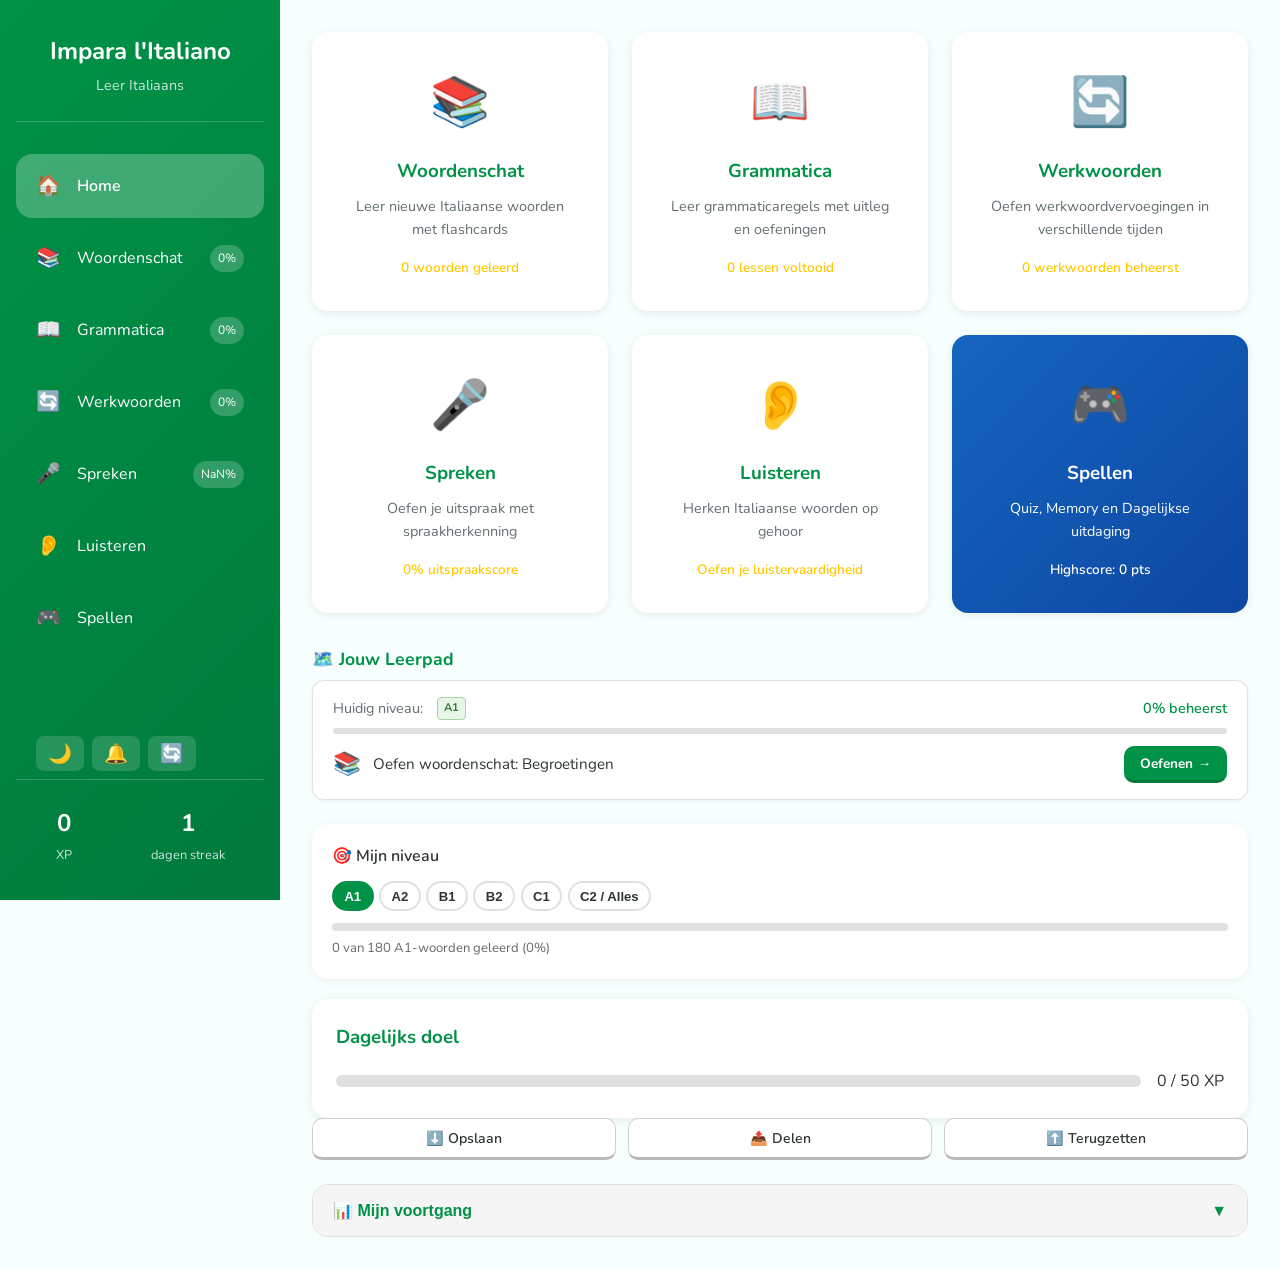
==== index.html @ ae0f59c4 "Quiz: antwoord direct zichtbaar zonder te scrollen - Module-header verborgen tijdens actief spelen (" ====
<!DOCTYPE html>
<html lang="nl">
<head>
    <meta charset="UTF-8">
    <meta name="viewport" content="width=device-width, initial-scale=1.0, user-scalable=no">
    <title>Impara l'Italiano - Leer Italiaans</title>

    <!-- PWA Meta Tags -->
    <meta name="description" content="Leer Italiaans met woordenschat, grammatica, werkwoorden en spraak oefeningen">
    <meta name="theme-color" content="#009246">
    <meta name="apple-mobile-web-app-capable" content="yes">
    <meta name="apple-mobile-web-app-status-bar-style" content="black-translucent">
    <meta name="apple-mobile-web-app-title" content="Impara Italiano">

    <!-- Manifest -->
    <link rel="manifest" href="manifest.json">

    <!-- Icons -->
    <link rel="icon" type="image/svg+xml" href="icons/icon.svg">
    <link rel="apple-touch-icon" href="icons/icon-192.png">

    <!-- Google Fonts: Nunito (Duolingo-stijl) -->
    <link rel="preconnect" href="https://fonts.googleapis.com">
    <link rel="preconnect" href="https://fonts.gstatic.com" crossorigin>
    <link href="https://fonts.googleapis.com/css2?family=Nunito:wght@400;600;700;800&display=swap" rel="stylesheet">

    <!-- Stylesheet -->
    <link rel="stylesheet" href="css/style.css?v=27">
</head>
<body>
    <div class="app-container">
        <!-- Sidebar Navigation -->
        <nav class="sidebar">
            <div class="logo">
                <h1>Impara l'Italiano</h1>
                <p class="subtitle">Leer Italiaans</p>
            </div>

            <ul class="nav-menu">
                <li class="nav-item active" data-module="home">
                    <span class="nav-icon">🏠</span>
                    <span class="nav-text">Home</span>
                </li>
                <li class="nav-item" data-module="vocabulary">
                    <span class="nav-icon">📚</span>
                    <span class="nav-text">Woordenschat</span>
                    <span class="progress-badge" id="vocab-progress">0%</span>
                </li>
                <li class="nav-item" data-module="grammar">
                    <span class="nav-icon">📖</span>
                    <span class="nav-text">Grammatica</span>
                    <span class="progress-badge" id="grammar-progress">0%</span>
                </li>
                <li class="nav-item" data-module="conjugation">
                    <span class="nav-icon">🔄</span>
                    <span class="nav-text">Werkwoorden</span>
                    <span class="progress-badge" id="conjugation-progress">0%</span>
                </li>
                <li class="nav-item" data-module="speaking">
                    <span class="nav-icon">🎤</span>
                    <span class="nav-text">Spreken</span>
                    <span class="progress-badge" id="speaking-progress">0%</span>
                </li>
                <li class="nav-item" data-module="listening">
                    <span class="nav-icon">👂</span>
                    <span class="nav-text">Luisteren</span>
                </li>
                <li class="nav-item" data-module="game">
                    <span class="nav-icon">🎮</span>
                    <span class="nav-text">Spellen</span>
                </li>
            </ul>

            <div class="sidebar-controls">
                <button id="dark-mode-toggle" class="sidebar-icon-btn" aria-label="Donkere modus" title="Donkere modus">🌙</button>
                <button id="notification-toggle" class="sidebar-icon-btn" aria-label="Herinnering instellen" title="Dagelijkse herinnering">🔔</button>
                <button id="refresh-app-btn" class="sidebar-icon-btn" aria-label="App vernieuwen" title="App vernieuwen (cache wissen)">🔄</button>
            </div>

            <div class="stats-summary">
                <div class="stat">
                    <span class="stat-value" id="total-xp">0</span>
                    <span class="stat-label">XP</span>
                </div>
                <div class="stat">
                    <span class="stat-value" id="streak-days">0</span>
                    <span class="stat-label">dagen streak</span>
                </div>
            </div>
        </nav>

        <!-- Main Content Area -->
        <main class="content">
            <!-- Home Module -->
            <section id="home-module" class="module active">

                <div class="home-cards">
                    <div class="home-card" data-module="vocabulary">
                        <div class="card-icon">📚</div>
                        <h3>Woordenschat</h3>
                        <p>Leer nieuwe Italiaanse woorden met flashcards</p>
                        <div class="card-stats">
                            <span id="home-vocab-learned">0</span> woorden geleerd
                        </div>
                    </div>

                    <div class="home-card" data-module="grammar">
                        <div class="card-icon">📖</div>
                        <h3>Grammatica</h3>
                        <p>Leer grammaticaregels met uitleg en oefeningen</p>
                        <div class="card-stats">
                            <span id="home-grammar-completed">0</span> lessen voltooid
                        </div>
                    </div>

                    <div class="home-card" data-module="conjugation">
                        <div class="card-icon">🔄</div>
                        <h3>Werkwoorden</h3>
                        <p>Oefen werkwoordvervoegingen in verschillende tijden</p>
                        <div class="card-stats">
                            <span id="home-verbs-mastered">0</span> werkwoorden beheerst
                        </div>
                    </div>

                    <div class="home-card" data-module="speaking">
                        <div class="card-icon">🎤</div>
                        <h3>Spreken</h3>
                        <p>Oefen je uitspraak met spraakherkenning</p>
                        <div class="card-stats">
                            <span id="home-speaking-score">0%</span> uitspraakscore
                        </div>
                    </div>

                    <div class="home-card" data-module="listening">
                        <div class="card-icon">👂</div>
                        <h3>Luisteren</h3>
                        <p>Herken Italiaanse woorden op gehoor</p>
                        <div class="card-stats">
                            Oefen je luistervaardigheid
                        </div>
                    </div>

                    <div class="home-card home-card-game" data-module="game">
                        <div class="card-icon">🎮</div>
                        <h3>Spellen</h3>
                        <p>Quiz, Memory en Dagelijkse uitdaging</p>
                        <div class="card-stats">
                            Highscore: <span id="home-game-highscore">0</span> pts
                        </div>
                    </div>
                </div>

                <!-- Level Selector -->
                <div class="leerpad-section">
                    <h3 class="section-subtitle">🗺️ Jouw Leerpad</h3>
                    <div id="learning-path-content">
                        <!-- Gevuld door App.renderLearningPath() -->
                    </div>
                </div>

                <div class="level-selector-section">
                    <h3 class="section-subtitle">🎯 Mijn niveau</h3>
                    <div class="level-selector-btns" id="level-selector-btns">
                        <button class="level-sel-btn" data-level="2">A1</button>
                        <button class="level-sel-btn" data-level="3">A2</button>
                        <button class="level-sel-btn" data-level="4">B1</button>
                        <button class="level-sel-btn" data-level="5">B2</button>
                        <button class="level-sel-btn" data-level="6">C1</button>
                        <button class="level-sel-btn" data-level="7">C2 / Alles</button>
                    </div>
                    <div class="level-progress-bar-wrap">
                        <div class="level-progress-bar" id="level-progress-bar" style="width: 0%"></div>
                    </div>
                    <p class="level-progress-text" id="level-progress-text"></p>
                </div>

                <div class="daily-goal">
                    <h3>Dagelijks doel</h3>
                    <div class="goal-progress">
                        <div class="goal-bar">
                            <div class="goal-fill" id="daily-goal-fill" style="width: 0%"></div>
                        </div>
                        <span id="daily-goal-text">0 / 50 XP</span>
                    </div>
                </div>

                <!-- Voortgang backup -->
                <div class="progress-backup-section">
                    <button id="btn-export-progress" class="btn-backup">⬇️ Opslaan</button>
                    <button id="btn-share-progress" class="btn-backup">📤 Delen</button>
                    <button id="btn-import-progress" class="btn-backup">⬆️ Terugzetten</button>
                </div>

                <!-- Progress Dashboard -->
                <div class="dashboard-section">
                    <button class="dashboard-toggle" id="dashboard-toggle">
                        📊 Mijn voortgang <span class="dashboard-chevron">▼</span>
                    </button>
                    <div class="dashboard-body" id="dashboard-body" style="display:none;">
                        <div class="dashboard-streak-calendar">
                            <h4>Activiteit (laatste 30 dagen)</h4>
                            <div class="streak-dots" id="streak-dots"></div>
                        </div>
                        <div class="dashboard-stats-grid">
                            <div class="dashboard-stat">
                                <span class="dashboard-stat-value" id="dash-words-learned">0</span>
                                <span class="dashboard-stat-label">Woorden geleerd</span>
                            </div>
                            <div class="dashboard-stat">
                                <span class="dashboard-stat-value" id="dash-grammar-done">0</span>
                                <span class="dashboard-stat-label">Grammatica-lessen</span>
                            </div>
                            <div class="dashboard-stat">
                                <span class="dashboard-stat-value" id="dash-verbs-mastered">0</span>
                                <span class="dashboard-stat-label">Werkwoorden</span>
                            </div>
                            <div class="dashboard-stat">
                                <span class="dashboard-stat-value" id="dash-streak">0</span>
                                <span class="dashboard-stat-label">Dagen streak</span>
                            </div>
                        </div>
                        <div class="dashboard-categories">
                            <h4>Woordenschat per categorie</h4>
                            <div id="dashboard-category-bars"></div>
                        </div>
                    </div>
                </div>
            </section>

            <!-- Vocabulary Module -->
            <section id="vocabulary-module" class="module">
                <button class="back-to-home-btn" data-target="home">← Home</button>
                <div class="module-header">
                    <h2>Woordenschat</h2>
                    <p>Leer nieuwe woorden met flashcards</p>
                </div>

                <div class="category-selector">
                    <h3>Kies een categorie:</h3>
                    <div class="categories" id="vocab-categories">
                        <!-- Categories will be populated by JS -->
                    </div>
                </div>

                <!-- Custom Words Management Screen -->
                <div id="custom-words-screen" class="custom-words-screen hidden">
                    <div id="custom-words-list">
                        <div class="custom-words-header">
                            <h3>✏️ Mijn eigen woorden</h3>
                            <button id="btn-close-custom-words" class="btn btn-secondary btn-small">← Terug</button>
                        </div>
                        <p class="custom-words-intro">Voeg je eigen Italiaanse woorden toe en oefen ze als gewone flashcards.</p>

                        <div class="custom-io-bar">
                            <button id="btn-export-custom" class="btn btn-secondary btn-small">📥 Exporteren</button>
                            <label class="btn btn-secondary btn-small custom-import-label">
                                📤 Importeren
                                <input type="file" id="input-import-custom" accept=".json" style="display:none;">
                            </label>
                        </div>
                        <div id="custom-io-feedback" class="custom-io-feedback" style="display:none;"></div>

                        <div id="custom-categories-container">
                            <!-- Filled by JS -->
                        </div>

                        <button id="btn-add-category" class="btn btn-primary btn-add-cat">➕ Nieuwe categorie</button>

                        <div id="add-category-form" class="custom-form hidden">
                            <h4>Nieuwe categorie</h4>
                            <div class="form-row">
                                <label>Naam <input type="text" id="new-cat-name" placeholder="bijv. Mijn reiswoorden" maxlength="40"></label>
                            </div>
                            <div class="form-row">
                                <label>Icoon (emoji) <input type="text" id="new-cat-icon" placeholder="bijv. 🗺️" maxlength="4"></label>
                            </div>
                            <div class="form-actions">
                                <button id="btn-save-new-category" class="btn btn-primary btn-small">Opslaan</button>
                                <button id="btn-cancel-add-category" class="btn btn-secondary btn-small">Annuleren</button>
                            </div>
                        </div>
                    </div>

                    <div id="custom-category-detail" class="hidden">
                        <div class="custom-words-header">
                            <h3 id="detail-cat-title"></h3>
                            <button id="btn-back-to-categories" class="btn btn-secondary btn-small">← Terug</button>
                        </div>

                        <div id="custom-words-container">
                            <!-- Filled by JS -->
                        </div>

                        <button id="btn-add-word" class="btn btn-primary btn-add-cat">➕ Woord toevoegen</button>

                        <div id="add-word-form" class="custom-form hidden">
                            <h4>Nieuw woord</h4>
                            <div class="form-row">
                                <label>Italiaans <input type="text" id="new-word-it" placeholder="bijv. la neve" maxlength="80"></label>
                            </div>
                            <div class="form-row">
                                <label>Nederlands <input type="text" id="new-word-nl" placeholder="bijv. de sneeuw" maxlength="80"></label>
                            </div>
                            <div class="form-row">
                                <label>Noot (optioneel) <input type="text" id="new-word-note" placeholder="bijv. Vrouwelijk woord" maxlength="100"></label>
                            </div>
                            <div class="form-actions">
                                <button id="btn-save-new-word" class="btn btn-primary btn-small">Opslaan</button>
                                <button id="btn-cancel-add-word" class="btn btn-secondary btn-small">Annuleren</button>
                            </div>
                        </div>
                    </div>
                </div>

                <div class="exercise-area" id="vocab-exercise" style="display: none;">
                    <div class="exercise-progress">
                        <span id="vocab-current">1</span> / <span id="vocab-total">10</span>
                    </div>

                    <div class="flashcard" id="flashcard">
                        <div class="flashcard-front">
                            <span class="italian-word" id="vocab-italian"></span>
                            <button class="speak-btn" id="vocab-speak-btn" title="Luister">🔊</button>
                        </div>
                    </div>

                    <div class="answer-area">
                        <div class="multiple-choice" id="vocab-choices">
                            <!-- Choices will be populated by JS -->
                        </div>

                        <div class="text-input-mode" id="vocab-text-input" style="display: none;">
                            <input type="text" id="vocab-answer-input" placeholder="Typ de vertaling...">
                            <button class="btn btn-primary" id="vocab-submit-btn">Controleer</button>
                        </div>
                    </div>

                    <div class="feedback-panel" id="vocab-feedback" style="display: none;">
                        <div class="feedback-header">
                            <span class="feedback-icon"></span>
                            <span class="feedback-title"></span>
                        </div>
                        <div class="feedback-content">
                            <p class="correct-answer"></p>
                            <p class="explanation"></p>
                            <p class="tip"></p>
                        </div>
                        <button class="btn btn-primary" id="vocab-next-btn">Volgende</button>
                    </div>
                </div>

                <div class="mode-toggle">
                    <label>
                        <input type="checkbox" id="vocab-hard-mode">
                        Moeilijke modus (typ antwoord)
                    </label>
                </div>
            </section>

            <!-- Grammar Module -->
            <section id="grammar-module" class="module">
                <button class="back-to-home-btn" data-target="home">← Home</button>
                <div class="module-header">
                    <h2>Grammatica</h2>
                    <p>Leer de regels van de Italiaanse taal</p>
                </div>

                <!-- Level 1: Section overview cards -->
                <div id="grammar-overview">
                    <!-- Filled by Grammar.renderSectionOverview() -->
                </div>

                <!-- Level 2: Section detail (pronunciation or topic list) -->
                <div id="grammar-section-detail" style="display:none">
                    <button class="btn btn-outline back-btn" id="grammar-back-overview">← Alle onderdelen</button>
                    <h3 id="grammar-section-heading" class="section-subtitle grammar-section-heading"></h3>

                    <!-- Pronunciation rules (shown for pronunciation section) -->
                    <div id="pronunciation-section" style="display:none">
                        <p class="section-intro">Druk op 🔊 om het voorbeeld te horen.</p>
                        <div id="pronunciation-rules"></div>
                    </div>

                    <!-- Grammar topics for selected group -->
                    <div class="grammar-topics" id="grammar-topics" style="display:none">
                        <!-- Filled by Grammar.renderTopics(groupId) -->
                    </div>
                </div>

                <!-- Level 3: Grammar lesson -->
                <div class="grammar-lesson" id="grammar-lesson" style="display: none;">
                    <button class="btn btn-secondary back-btn" id="grammar-back-btn">← Terug</button>

                    <div class="lesson-content">
                        <h3 id="grammar-title"></h3>
                        <div class="theory-section" id="grammar-theory"></div>
                        <div class="examples-section">
                            <h4>Voorbeelden:</h4>
                            <ul id="grammar-examples"></ul>
                        </div>
                    </div>

                    <div class="grammar-exercise" id="grammar-exercise">
                        <h4>Oefening:</h4>
                        <div class="exercise-question" id="grammar-question"></div>
                        <div class="exercise-options" id="grammar-options"></div>
                        <div class="feedback-panel" id="grammar-feedback" style="display: none;">
                            <div class="feedback-header">
                                <span class="feedback-icon"></span>
                                <span class="feedback-title"></span>
                            </div>
                            <div class="feedback-content">
                                <p class="correct-answer"></p>
                                <p class="explanation"></p>
                            </div>
                            <button class="btn btn-primary" id="grammar-next-btn">Volgende oefening</button>
                        </div>
                    </div>
                </div>
            </section>

            <!-- Conjugation Module -->
            <section id="conjugation-module" class="module">
                <button class="back-to-home-btn" data-target="home">← Home</button>
                <div class="module-header">
                    <h2>Vervoegingen</h2>
                    <p>Regelmatig &amp; onregelmatig</p>
                </div>

                <!-- Vervoegingstabel EERST -->
                <div class="conjugation-reference" id="conjugation-reference">
                    <div class="reference-tabs">
                        <button class="tab-btn active" data-tab="are">-are</button>
                        <button class="tab-btn" data-tab="ere">-ere</button>
                        <button class="tab-btn" data-tab="ire">-ire</button>
                    </div>
                    <div id="reference-content">
                        <!-- Tense cards populated by JS -->
                    </div>
                </div>

                <!-- Keuze met pill-knoppen -->
                <div class="conj-selector-section" id="conjugation-selector">
                    <div class="conj-selector-label">Werkwoordtype</div>
                    <div class="conj-pills" id="verb-type-pills">
                        <button class="conj-pill active" data-value="all">Alle</button>
                        <button class="conj-pill" data-value="are">-are</button>
                        <button class="conj-pill" data-value="ere">-ere</button>
                        <button class="conj-pill" data-value="ire">-ire</button>
                        <button class="conj-pill" data-value="irregular">Onregelmatig</button>
                    </div>
                    <div class="conj-selector-label">Tijd</div>
                    <div class="conj-pills" id="verb-tense-pills">
                        <button class="conj-pill active" data-value="presente">Presente</button>
                        <button class="conj-pill" data-value="passatoProssimo">Passato P.</button>
                        <button class="conj-pill" data-value="imperfetto">Imperfetto</button>
                        <button class="conj-pill" data-value="futuro">Futuro</button>
                    </div>
                    <button class="btn btn-primary conj-start-btn" id="start-conjugation">Start oefening →</button>
                </div>

                <div class="conjugation-exercise" id="conjugation-exercise" style="display: none;">
                    <div class="exercise-progress">
                        <span id="conj-current">1</span> / <span id="conj-total">10</span>
                    </div>

                    <div class="conjugation-prompt">
                        <p class="verb-infinitive">Vervoeging van: <strong id="conj-infinitive"></strong> (<span id="conj-meaning"></span>)</p>
                        <p class="verb-tense">Tijd: <strong id="conj-tense-display"></strong></p>
                        <p class="verb-person">Persoon: <strong id="conj-person"></strong></p>
                    </div>

                    <div class="answer-input">
                        <input type="text" id="conj-answer" placeholder="Typ de vervoeging...">
                        <button class="btn btn-primary" id="conj-submit">Controleer</button>
                    </div>

                    <div class="feedback-panel" id="conj-feedback" style="display: none;">
                        <div class="feedback-header">
                            <span class="feedback-icon"></span>
                            <span class="feedback-title"></span>
                        </div>
                        <div class="feedback-content">
                            <p class="correct-answer"></p>
                            <p class="explanation"></p>
                            <div class="conjugation-table-mini" id="conj-table-mini"></div>
                        </div>
                        <button class="btn btn-primary" id="conj-next-btn">Volgende</button>
                    </div>
                </div>
            </section>

            <!-- Speaking Module -->
            <section id="speaking-module" class="module">
                <button class="back-to-home-btn" data-target="home">← Home</button>
                <div class="module-header">
                    <h2>Spreken</h2>
                    <p>Oefen je Italiaanse uitspraak</p>
                </div>

                <div class="browser-support-warning" id="speech-warning" style="display: none;">
                    <p>⚠️ Je browser ondersteunt geen spraakherkenning. Gebruik Chrome of Edge voor de beste ervaring.</p>
                </div>

                <div class="speaking-mode-selector">
                    <button class="mode-btn active" data-mode="listen">🔊 Luisteren & Herhalen</button>
                    <button class="mode-btn" data-mode="speak">🎤 Spreken & Controleren</button>
                </div>

                <div class="speaking-category-selector">
                    <label>Categorie:</label>
                    <select id="speaking-category">
                        <option value="greetings">👋 Begroetingen</option>
                        <option value="phrases">💬 Veelgebruikte zinnen</option>
                        <option value="restaurant">🍽️ Restaurant & Eten</option>
                        <option value="shopping">🛍️ Winkelen</option>
                        <option value="directions">🗺️ Richting & Vervoer</option>
                        <option value="hotel">🏨 Hotel & Accommodatie</option>
                        <option value="emergencies">🆘 Noodgevallen</option>
                        <option value="socializing">🎉 Sociaal & Vrijetijd</option>
                        <option value="numbers">🔢 Getallen</option>
                        <option value="vocabulary">📚 Basiswoorden</option>
                    </select>
                </div>

                <div class="speaking-exercise" id="speaking-exercise">
                    <div class="speaking-prompt">
                        <p class="italian-text" id="speaking-italian"></p>
                        <p class="dutch-text" id="speaking-dutch"></p>
                    </div>

                    <div class="speaking-controls">
                        <button class="control-btn" id="play-btn" title="Luister naar uitspraak">
                            🔊 Luister
                        </button>
                        <div class="speed-control">
                            <label>Snelheid:</label>
                            <input type="range" id="speech-speed" min="0.5" max="1.5" step="0.1" value="0.8">
                            <span id="speed-value">0.8x</span>
                        </div>
                    </div>

                    <div class="recording-area" id="recording-area">
                        <button class="record-btn" id="record-btn" title="Houd ingedrukt om te spreken">
                            🎤 Houd ingedrukt om te spreken
                        </button>
                        <div class="recording-indicator" id="recording-indicator">
                            <span class="pulse"></span> Luisteren...
                        </div>
                        <p class="recognized-text" id="recognized-text"></p>
                    </div>

                    <div class="speaking-feedback" id="speaking-feedback" style="display: none;">
                        <div class="feedback-header">
                            <span class="feedback-icon"></span>
                            <span class="feedback-title"></span>
                        </div>
                        <div class="feedback-content">
                            <p class="pronunciation-score">Score: <span id="pronunciation-score"></span>%</p>
                            <p class="pronunciation-tip" id="pronunciation-tip"></p>
                        </div>
                    </div>

                    <button class="btn btn-primary" id="speaking-next-btn">Volgende</button>
                </div>
            </section>
            <!-- Game Module -->
            <section id="game-module" class="module">
                <button class="back-to-home-btn" data-target="home">← Home</button>

                <!-- Game Menu -->
                <div id="game-menu" class="game-section">
                    <div class="module-header">
                        <h2>🎮 Spellen</h2>
                        <p>Kies een spel om je Italiaans te oefenen</p>
                    </div>
                    <p id="game-level-display" class="game-level-info">Level 1: Beginner — 0 XP</p>

                    <div class="game-cards">

                        <!-- Quiz -->
                        <div class="game-card">
                            <div class="game-card-header">
                                <span class="game-card-icon">🏆</span>
                                <h3>Quiz</h3>
                            </div>
                            <p>10 vragen over woordenschat, grammatica en werkwoorden. Beantwoord snel voor extra punten!</p>
                            <p id="game-quiz-highscore" class="game-card-stat">Highscore: 0 pts</p>
                            <button class="btn btn-primary" id="start-quiz-btn">Start quiz</button>
                        </div>

                        <!-- Memory -->
                        <div class="game-card">
                            <div class="game-card-header">
                                <span class="game-card-icon">🃏</span>
                                <h3>Woordkoppelen</h3>
                            </div>
                            <p>Koppel Italiaanse woorden aan de Nederlandse vertaling. Zo snel mogelijk, zo min mogelijk fouten!</p>
                            <button class="btn btn-primary" id="start-memory-btn">Kies categorie</button>
                        </div>

                        <!-- Daily -->
                        <div class="game-card">
                            <div class="game-card-header">
                                <span class="game-card-icon">📅</span>
                                <h3>Dagelijkse uitdaging</h3>
                            </div>
                            <p>Elke dag 10 nieuwe vragen. Bouw een streak op door elke dag mee te doen!</p>
                            <div id="game-daily-status"></div>
                            <p id="game-daily-streak" class="game-card-stat">🔥 0 dagen streak</p>
                            <button class="btn btn-primary" id="start-daily-btn">Start uitdaging</button>
                        </div>

                    </div>
                </div>

                <!-- Quiz Game -->
                <div id="quiz-game" class="game-section" style="display:none;">
                    <button class="btn btn-secondary game-back-btn">← Terug naar menu</button>
                    <div class="quiz-header">
                        <span id="quiz-progress-text">Vraag 1 van 10</span>
                        <span id="quiz-streak-display" class="streak-badge" style="display:none;">🔥 0</span>
                        <span id="quiz-score-display" class="score-badge">0 pts</span>
                    </div>
                    <div class="quiz-timer">
                        <div class="timer-bar">
                            <div class="timer-fill" id="quiz-timer-fill"></div>
                        </div>
                        <span class="timer-text" id="quiz-timer-text">15</span>
                    </div>
                    <div class="quiz-question-card">
                        <p id="quiz-question-text" class="quiz-question"></p>
                    </div>
                    <div id="quiz-options" class="quiz-options"></div>
                    <div id="quiz-feedback" class="quiz-feedback" style="display:none;"></div>
                </div>

                <!-- Quiz End -->
                <div id="quiz-end" class="game-section" style="display:none;"></div>

                <!-- Memory: Category Selection -->
                <div id="memory-category" class="game-section" style="display:none;">
                    <button class="btn btn-secondary game-back-btn">← Terug naar menu</button>
                    <div class="module-header">
                        <h3>🃏 Woordkoppelen</h3>
                        <p>Kies een categorie:</p>
                    </div>
                    <div id="memory-category-list" class="memory-cat-grid"></div>
                </div>

                <!-- Memory Game -->
                <div id="memory-game" class="game-section" style="display:none;">
                    <button class="btn btn-secondary game-back-btn">← Terug naar menu</button>
                    <div class="memory-header">
                        <span>Paren: <strong id="memory-pairs">0/8</strong></span>
                        <span>Fouten: <strong id="memory-mistakes">0</strong></span>
                    </div>
                    <div id="memory-grid" class="memory-grid"></div>
                </div>

                <!-- Memory End -->
                <div id="memory-end" class="game-section" style="display:none;"></div>

                <!-- Daily Game -->
                <div id="daily-game" class="game-section" style="display:none;">
                    <button class="btn btn-secondary game-back-btn">← Terug naar menu</button>
                    <div class="daily-header">
                        <h3>📅 Dagelijkse uitdaging</h3>
                        <span id="daily-progress-text">Vraag 1 van 10</span>
                    </div>
                    <div id="daily-dots" class="daily-dots"></div>
                    <div class="quiz-question-card">
                        <p id="daily-question-text" class="quiz-question"></p>
                    </div>
                    <div id="daily-options" class="quiz-options"></div>
                    <div id="daily-feedback" class="quiz-feedback" style="display:none;"></div>
                </div>

                <!-- Daily End -->
                <div id="daily-end" class="game-section" style="display:none;"></div>

            </section>

            <!-- Listening Module -->
            <section id="listening-module" class="module">
                <button class="back-to-home-btn" data-target="home">← Home</button>
                <div class="module-header">
                    <h2>👂 Luisteren</h2>
                    <p>Herken Italiaanse woorden op gehoor</p>
                </div>

                <!-- Category Screen -->
                <div id="listening-category-screen">
                    <div class="listening-mode-toggle">
                        <label class="hard-mode-label">
                            <input type="checkbox" id="listening-hard-mode">
                            <span>Moeilijke modus (typ de vertaling)</span>
                        </label>
                    </div>
                    <h3>Kies een categorie:</h3>
                    <div class="categories" id="listening-categories-grid">
                        <!-- Populated by JS -->
                    </div>
                </div>

                <!-- Exercise Screen -->
                <div id="listening-exercise-screen" style="display:none;">
                    <div class="listening-header">
                        <button id="listening-back-btn" class="btn btn-secondary btn-small">← Categorieën</button>
                        <span id="listening-category-name" class="listening-cat-label"></span>
                        <span class="listening-counter">
                            <span id="listening-current">1</span> / <span id="listening-total">10</span>
                        </span>
                    </div>

                    <div class="listening-play-area">
                        <p class="listening-instruction">Luister en kies de juiste vertaling</p>
                        <button id="listening-replay-btn" class="listening-play-btn">🔊 Herspeel</button>
                    </div>

                    <!-- Multiple choice options -->
                    <div id="listening-options-area" class="listening-options" style="display:grid;">
                        <div id="listening-options"></div>
                    </div>

                    <!-- Text input (hard mode) -->
                    <div id="listening-input-area" class="vocab-text-input" style="display:none;">
                        <input type="text" id="listening-answer-input"
                               placeholder="Typ de Nederlandse vertaling..."
                               autocomplete="off" autocorrect="off" autocapitalize="off">
                        <button id="listening-submit-btn" class="btn btn-primary">Controleer</button>
                    </div>

                    <!-- Feedback -->
                    <div id="listening-feedback" class="feedback-panel" style="display:none;"></div>
                </div>

                <!-- End Screen -->
                <div id="listening-end-screen" style="display:none;">
                    <div class="session-complete">
                        <div class="session-complete-icon">👂</div>
                        <h3>Sessie voltooid!</h3>
                        <div class="score-display">
                            <span id="listening-end-score" class="score-value">0 / 10</span>
                            <span id="listening-end-pct" class="score-pct">0%</span>
                        </div>
                        <p id="listening-end-message"></p>
                        <p class="xp-reward" id="listening-end-xp">+0 XP</p>
                        <div class="session-complete-actions">
                            <button id="listening-retry-btn" class="btn btn-primary">🔄 Opnieuw</button>
                            <button id="listening-end-back-btn" class="btn btn-secondary">📋 Andere categorie</button>
                        </div>
                    </div>
                </div>

            </section>

        </main>
    </div>

    <!-- Scripts -->
    <script src="js/data.js?v=13"></script>
    <script src="js/progress.js?v=25"></script>
    <script src="js/feedback.js?v=13"></script>
    <script src="js/vocabulary.js?v=23"></script>
    <script src="js/grammar.js?v=21"></script>
    <script src="js/conjugation.js?v=23"></script>
    <script src="js/speaking.js?v=13"></script>
    <script src="js/custom-words.js?v=13"></script>
    <script src="js/game.js?v=14"></script>
    <script src="js/listening.js?v=13"></script>
    <script src="js/pronunciation.js?v=24"></script>
    <script src="js/app.js?v=25"></script>

    <!-- Service Worker Registration -->
    <script>
        if ('serviceWorker' in navigator) {
            window.addEventListener('load', () => {
                navigator.serviceWorker.register('./sw.js')
                    .then((registration) => {
                        console.log('ServiceWorker registered:', registration.scope);
                    })
                    .catch((error) => {
                        console.log('ServiceWorker registration failed:', error);
                    });
            });
        }
    </script>
</body>
</html>
---- css/style.css ----
/* CSS Variables — Italiaans kleurenpalet */
:root {
    --primary-color: #009246;      /* Italiaans groen */
    --primary-light: #4DB878;
    --primary-dark: #007A3D;
    --secondary-color: #CE2B37;    /* Italiaans rood */
    --secondary-light: #E05060;
    --accent-color: #FFC800;       /* Goud voor XP / streaks */
    --background-color: #F7FFFE;
    --card-background: #ffffff;
    --text-primary: #2D3436;
    --text-secondary: #636e72;
    --success-color: #009246;
    --error-color: #CE2B37;
    --warning-color: #FFC800;
    --border-radius: 16px;
    --shadow: 0 2px 8px rgba(0, 0, 0, 0.08);
    --shadow-hover: 0 6px 20px rgba(0, 0, 0, 0.14);
    --transition: all 0.2s ease;
}

/* Reset & Base */
* {
    margin: 0;
    padding: 0;
    box-sizing: border-box;
}

body {
    font-family: 'Nunito', 'Segoe UI', Tahoma, Geneva, Verdana, sans-serif;
    background-color: var(--background-color);
    color: var(--text-primary);
    line-height: 1.6;
}

/* App Container */
.app-container {
    display: flex;
    min-height: 100vh;
}

/* Sidebar */
.sidebar {
    width: 280px;
    background: linear-gradient(135deg, var(--primary-color), var(--primary-dark));
    color: white;
    padding: 2rem 1rem;
    display: flex;
    flex-direction: column;
    position: fixed;
    height: 100vh;
    overflow-y: auto;
}

.logo {
    text-align: center;
    margin-bottom: 2rem;
    padding-bottom: 1.5rem;
    border-bottom: 1px solid rgba(255, 255, 255, 0.2);
}

.logo h1 {
    font-size: 1.5rem;
    font-weight: 700;
    margin-bottom: 0.25rem;
}

.logo .subtitle {
    font-size: 0.9rem;
    opacity: 0.8;
}

.nav-menu {
    list-style: none;
    flex: 1;
}

.nav-item {
    display: flex;
    align-items: center;
    padding: 1rem 1.25rem;
    margin-bottom: 0.5rem;
    border-radius: var(--border-radius);
    cursor: pointer;
    transition: var(--transition);
}

.nav-item:hover {
    background: rgba(255, 255, 255, 0.15);
}

.nav-item.active {
    background: rgba(255, 255, 255, 0.25);
    font-weight: 600;
}

.nav-icon {
    font-size: 1.25rem;
    margin-right: 1rem;
}

.nav-text {
    flex: 1;
}

.progress-badge {
    background: rgba(255, 255, 255, 0.2);
    padding: 0.25rem 0.5rem;
    border-radius: 1rem;
    font-size: 0.75rem;
}

.stats-summary {
    display: flex;
    justify-content: space-around;
    padding-top: 1.5rem;
    border-top: 1px solid rgba(255, 255, 255, 0.2);
    margin-top: auto;
}

.stat {
    text-align: center;
}

.stat-value {
    display: block;
    font-size: 1.5rem;
    font-weight: 700;
}

.stat-label {
    font-size: 0.8rem;
    opacity: 0.8;
}

/* Main Content */
.content {
    flex: 1;
    margin-left: 280px;
    padding: 2rem;
    max-width: calc(100vw - 280px);
}

/* Modules */
.module {
    display: none;
}

.module.active {
    display: block;
}

.module-header {
    margin-bottom: 2rem;
}

.module-header h2 {
    font-size: 2rem;
    color: var(--primary-color);
    margin-bottom: 0.5rem;
}

.module-header p {
    color: var(--text-secondary);
}

/* Home Cards */
.home-cards {
    display: grid;
    grid-template-columns: repeat(auto-fit, minmax(250px, 1fr));
    gap: 1.5rem;
    margin-bottom: 2rem;
}

.home-card {
    background: var(--card-background);
    border-radius: var(--border-radius);
    padding: 2rem;
    box-shadow: var(--shadow);
    cursor: pointer;
    transition: var(--transition);
    text-align: center;
}

.home-card:hover {
    transform: translateY(-4px);
    box-shadow: var(--shadow-hover);
}

.card-icon {
    font-size: 3rem;
    margin-bottom: 1rem;
}

.home-card h3 {
    color: var(--primary-color);
    margin-bottom: 0.5rem;
}

.home-card p {
    color: var(--text-secondary);
    font-size: 0.9rem;
    margin-bottom: 1rem;
}

.card-stats {
    font-size: 0.85rem;
    color: var(--accent-color);
    font-weight: 600;
}

/* Daily Goal */
.daily-goal {
    background: var(--card-background);
    border-radius: var(--border-radius);
    padding: 1.5rem;
    box-shadow: var(--shadow);
}

.daily-goal h3 {
    margin-bottom: 1rem;
    color: var(--primary-color);
}

.goal-progress {
    display: flex;
    align-items: center;
    gap: 1rem;
}

.goal-bar {
    flex: 1;
    height: 12px;
    background: #e0e0e0;
    border-radius: 6px;
    overflow: hidden;
}

.goal-fill {
    height: 100%;
    background: linear-gradient(90deg, var(--primary-color), var(--accent-color));
    border-radius: 6px;
    transition: width 0.5s ease;
}

/* Buttons — Duolingo 3D stijl */
.btn {
    padding: 0.75rem 1.5rem;
    border: 2px solid transparent;
    border-bottom: 4px solid rgba(0, 0, 0, 0.22);
    border-radius: 14px;
    font-size: 1rem;
    font-weight: 700;
    font-family: inherit;
    cursor: pointer;
    transition: transform 0.1s ease, border-bottom-width 0.1s ease;
    white-space: nowrap;
    letter-spacing: 0.01em;
}

.btn:active:not(:disabled) {
    transform: translateY(2px);
    border-bottom-width: 2px;
}

.btn:disabled {
    opacity: 0.55;
    cursor: not-allowed;
}

.btn-small {
    padding: 0.4rem 0.85rem;
    font-size: 0.85rem;
    border-radius: 10px;
    border-bottom-width: 3px;
}

.btn-primary {
    background: var(--primary-color);
    color: white;
    border-bottom-color: var(--primary-dark);
}

.btn-primary:hover:not(:disabled) {
    background: #00A352;
}

.btn-secondary {
    background: #e8e8e8;
    color: var(--text-primary);
    border-bottom-color: #b8b8b8;
}

.btn-secondary:hover:not(:disabled) {
    background: #d8d8d8;
}

/* Back to Home Button */
.back-to-home-btn {
    display: inline-flex;
    align-items: center;
    gap: 0.5rem;
    background: transparent;
    border: 2px solid var(--primary-color);
    color: var(--primary-color);
    padding: 0.5rem 1rem;
    border-radius: var(--border-radius);
    font-size: 0.9rem;
    font-weight: 500;
    cursor: pointer;
    transition: var(--transition);
    margin-bottom: 1rem;
}

.back-to-home-btn:hover {
    background: var(--primary-color);
    color: white;
}

.back-to-home-btn:active {
    transform: scale(0.98);
}

/* Category Selector */
.category-selector {
    margin-bottom: 2rem;
}

.category-selector h3 {
    margin-bottom: 1rem;
    color: var(--text-primary);
}

.categories {
    display: grid;
    grid-template-columns: repeat(auto-fill, minmax(145px, 1fr));
    gap: 0.75rem;
}

/* Level context header — spans all columns */
.cat-level-header {
    grid-column: 1 / -1;
    display: flex;
    align-items: center;
    gap: 0.4rem;
    font-size: 0.88rem;
    color: var(--text-secondary);
    padding-bottom: 0.5rem;
    border-bottom: 1px solid #e8e8e8;
    margin-bottom: 0.25rem;
}

.category-btn {
    background: var(--card-background);
    border: 2px solid #e0e0e0;
    border-bottom: 4px solid #c8c8c8;
    border-radius: var(--border-radius);
    padding: 0.875rem 0.75rem;
    cursor: pointer;
    transition: var(--transition);
    display: flex;
    flex-direction: column;
    align-items: center;
    text-align: center;
    width: 100%;
}

.category-btn:hover {
    border-color: var(--primary-color);
    border-bottom-color: #007A3D;
    transform: translateY(-1px);
}

.category-btn:active {
    transform: translateY(2px);
    border-bottom-width: 2px;
}

.category-btn.active {
    border-color: var(--primary-color);
    background: rgba(0, 146, 70, 0.08);
}

.category-btn .icon {
    font-size: 2rem;
    margin-bottom: 0.4rem;
}

.category-btn .name {
    font-weight: 700;
    font-size: 0.92rem;
    margin-bottom: 0.35rem;
}

.category-btn .count {
    font-size: 0.8rem;
    color: var(--text-secondary);
}

/* Per-category mini progress bar */
.cat-progress-bar-wrap {
    width: 100%;
    background: #e8e8e8;
    border-radius: 4px;
    height: 5px;
    margin: 0.35rem 0 0.25rem;
    overflow: hidden;
}

.cat-progress-bar {
    background: var(--primary-color);
    height: 100%;
    border-radius: 4px;
    transition: width 0.4s ease;
    min-width: 0;
}

.cat-progress-bar.complete {
    background: #4caf50;
}

.cat-learned-count {
    font-size: 0.78rem;
    color: var(--text-secondary);
    font-weight: 600;
    margin-bottom: 0.2rem;
}

/* Exercise Area */
.exercise-area {
    background: var(--card-background);
    border-radius: var(--border-radius);
    padding: 2rem;
    box-shadow: var(--shadow);
}

.exercise-progress {
    text-align: center;
    margin-bottom: 1.5rem;
    color: var(--text-secondary);
    font-size: 0.9rem;
}

/* Flashcard */
.flashcard {
    background: linear-gradient(135deg, var(--primary-light), var(--primary-color));
    border-radius: var(--border-radius);
    padding: 2rem;
    text-align: center;
    color: white;
    margin-bottom: 1.25rem;
    min-height: 120px;
    display: flex;
    align-items: center;
    justify-content: center;
}

@media (max-height: 700px) {
    .flashcard {
        padding: 1.25rem 1.5rem;
        min-height: 90px;
        margin-bottom: 0.75rem;
    }
    .italian-word {
        font-size: 2rem !important;
    }
    .exercise-area {
        padding: 1.25rem;
    }
    .answer-area {
        margin-bottom: 0.75rem;
    }
    .feedback-panel {
        padding: 1rem;
        margin-top: 0.75rem;
    }
}

.flashcard-front {
    display: flex;
    flex-direction: column;
    align-items: center;
    gap: 1rem;
}

.italian-word {
    font-size: 2.5rem;
    font-weight: 700;
}

.speak-btn {
    background: rgba(255, 255, 255, 0.2);
    border: none;
    border-radius: 50%;
    width: 50px;
    height: 50px;
    font-size: 1.5rem;
    cursor: pointer;
    transition: var(--transition);
}

.speak-btn:hover {
    background: rgba(255, 255, 255, 0.3);
}

/* Answer Area */
.answer-area {
    margin-bottom: 1rem;
}

.multiple-choice {
    display: grid;
    grid-template-columns: repeat(2, 1fr);
    gap: 0.65rem;
}

.choice-btn {
    background: white;
    border: 2.5px solid #E0E0E0;
    border-bottom: 4px solid #C8C8C8;
    border-radius: 14px;
    padding: 1rem 1.25rem;
    font-size: 1rem;
    font-weight: 600;
    font-family: inherit;
    cursor: pointer;
    transition: border 0.12s ease, transform 0.1s ease, background 0.12s ease;
    text-align: left;
    color: var(--text-primary);
    width: 100%;
}

.choice-btn:hover:not(:disabled) {
    border-color: #7DCCA0;
    border-bottom-color: var(--primary-color);
    background: #F0FAF5;
}

.choice-btn:active:not(:disabled) {
    transform: translateY(2px);
    border-bottom-width: 2px;
}

.choice-btn.correct {
    border-color: var(--primary-color) !important;
    border-bottom-color: var(--primary-dark) !important;
    background: #E8F8EF !important;
    color: var(--primary-dark) !important;
    font-weight: 700;
}

.choice-btn.incorrect {
    border-color: var(--error-color) !important;
    border-bottom-color: #A82030 !important;
    background: #FDF0F1 !important;
    color: #A82030 !important;
    font-weight: 700;
}

.choice-btn:disabled {
    cursor: default;
}

/* Text Input Mode */
.text-input-mode {
    display: flex;
    gap: 1rem;
}

.text-input-mode input {
    flex: 1;
    padding: 1rem;
    border: 2px solid #e0e0e0;
    border-radius: var(--border-radius);
    font-size: 1.1rem;
}

.text-input-mode input:focus {
    outline: none;
    border-color: var(--primary-color);
}

/* Hard mode (typen): verberg header + toggle zodat meer ruimte overblijft */
#vocabulary-module.exercising .module-header,
#vocabulary-module.exercising .mode-toggle {
    display: none;
}

/* Hard mode (typen): compactere layout zodat alles zichtbaar blijft */
#vocab-exercise.text-mode {
    padding: 0.875rem;
}
#vocab-exercise.text-mode .exercise-progress {
    margin-bottom: 0.5rem;
    font-size: 0.85rem;
}
#vocab-exercise.text-mode .flashcard {
    padding: 0.75rem 1.25rem;
    min-height: 70px;
    margin-bottom: 0.625rem;
}
#vocab-exercise.text-mode .flashcard-front {
    gap: 0.375rem;
}
#vocab-exercise.text-mode .italian-word {
    font-size: 1.6rem;
}
#vocab-exercise.text-mode .speak-btn {
    width: 34px;
    height: 34px;
    font-size: 1rem;
}
#vocab-exercise.text-mode .answer-area {
    margin-bottom: 0;
}
#vocab-exercise.text-mode .text-input-mode {
    gap: 0.5rem;
}
#vocab-exercise.text-mode .text-input-mode input {
    padding: 0.625rem 0.75rem;
    font-size: 1rem;
}
#vocab-exercise.text-mode .text-input-mode .btn {
    padding: 0.625rem 1rem;
    white-space: nowrap;
}
#vocab-exercise.text-mode .feedback-panel {
    padding: 0.75rem 1rem;
    margin-top: 0.5rem;
}

/* Feedback Panel — Duolingo slide-up stijl */
.feedback-panel {
    border-radius: 16px;
    padding: 1.1rem 1.4rem;
    margin-top: 0.85rem;
    border: 2.5px solid transparent;
    animation: slideUp 0.22s ease-out;
}

.feedback-panel.success {
    background: #E8F8EF;
    border-color: var(--primary-color);
}

.feedback-panel.error {
    background: #FDF0F1;
    border-color: var(--error-color);
}

@keyframes slideUp {
    from { opacity: 0; transform: translateY(14px); }
    to   { opacity: 1; transform: translateY(0); }
}

.feedback-header {
    display: flex;
    align-items: center;
    gap: 0.75rem;
    margin-bottom: 1rem;
}

.feedback-icon {
    font-size: 1.5rem;
}

.feedback-title {
    font-size: 1.25rem;
    font-weight: 600;
}

.feedback-content {
    margin-bottom: 1rem;
}

.feedback-content p {
    margin-bottom: 0.5rem;
}

.correct-answer {
    font-weight: 600;
    color: var(--primary-color);
}

.explanation {
    color: var(--text-secondary);
}

.tip {
    background: rgba(255, 152, 0, 0.1);
    padding: 0.75rem;
    border-radius: 8px;
    border-left: 3px solid var(--accent-color);
    margin-top: 0.75rem;
}

/* Mode Toggle */
.mode-toggle {
    margin-top: 1.5rem;
    padding-top: 1rem;
    border-top: 1px solid #e0e0e0;
}

.mode-toggle label {
    display: flex;
    align-items: center;
    gap: 0.5rem;
    cursor: pointer;
}

/* Grammar Topics — grouped compact layout */
.grammar-topics {
    display: block;
}

/* Grammar Lesson */
.grammar-lesson {
    background: var(--card-background);
    border-radius: var(--border-radius);
    padding: 2rem;
    box-shadow: var(--shadow);
}

.back-btn {
    margin-bottom: 1.5rem;
}

.lesson-content {
    margin-bottom: 2rem;
}

.lesson-content h3 {
    color: var(--primary-color);
    margin-bottom: 1rem;
}

.theory-section {
    background: #f8f9fa;
    padding: 1.5rem;
    border-radius: var(--border-radius);
    margin-bottom: 1.5rem;
    line-height: 1.8;
}

.examples-section h4 {
    margin-bottom: 0.75rem;
    color: var(--text-primary);
}

.examples-section ul {
    list-style: none;
}

.examples-section li {
    padding: 0.5rem 0;
    padding-left: 1.5rem;
    position: relative;
}

.examples-section li::before {
    content: "•";
    color: var(--primary-color);
    position: absolute;
    left: 0;
    font-weight: bold;
}

/* Grammar Exercise */
.grammar-exercise {
    border-top: 1px solid #e0e0e0;
    padding-top: 1.5rem;
}

.grammar-exercise h4 {
    margin-bottom: 1rem;
    color: var(--primary-color);
}

.exercise-question {
    font-size: 1.2rem;
    margin-bottom: 1.5rem;
    padding: 1rem;
    background: #f8f9fa;
    border-radius: var(--border-radius);
}

.exercise-options {
    display: flex;
    flex-direction: column;
    gap: 0.75rem;
}

.option-btn {
    background: var(--card-background);
    border: 2px solid #e0e0e0;
    border-radius: var(--border-radius);
    padding: 1rem;
    text-align: left;
    font-size: 1rem;
    cursor: pointer;
    transition: var(--transition);
}

.option-btn:hover {
    border-color: var(--primary-color);
}

.option-btn.correct {
    border-color: var(--success-color);
    background: rgba(76, 175, 80, 0.15);
}

.option-btn.incorrect {
    border-color: var(--error-color);
    background: rgba(244, 67, 54, 0.15);
}

/* ── Conjugation Reference ──────────────────────── */
.conjugation-reference {
    background: var(--card-background);
    border-radius: var(--border-radius);
    padding: 1rem 1.25rem 1.25rem;
    box-shadow: var(--shadow);
    margin-bottom: 1.25rem;
}

.reference-tabs {
    display: flex;
    gap: 0.4rem;
    margin-bottom: 0.85rem;
    border-bottom: 2px solid #e0e0e0;
    padding-bottom: 0.5rem;
}

.tab-btn {
    background: none;
    border: none;
    padding: 0.4rem 0.9rem;
    font-size: 0.95rem;
    font-weight: 600;
    cursor: pointer;
    color: var(--text-secondary);
    border-radius: 6px 6px 0 0;
    transition: color 0.15s;
    font-family: inherit;
}

.tab-btn.active {
    color: var(--primary-color);
    border-bottom: 2px solid var(--primary-color);
    margin-bottom: -2px;
}

.ref-example-name {
    font-size: 0.88rem;
    font-weight: 700;
    color: var(--text-primary);
    margin-bottom: 0.6rem;
}

.ref-example-meaning {
    font-weight: 400;
    color: var(--text-secondary);
}

/* Tense tab switcher inside reference */
.ref-tense-tabs {
    display: flex;
    gap: 0.35rem;
    flex-wrap: wrap;
    margin-bottom: 0.7rem;
}

.ref-tense-tab {
    padding: 0.28rem 0.7rem;
    border-radius: 20px;
    border: 1.5px solid var(--primary-color);
    background: transparent;
    color: var(--primary-color);
    font-size: 0.78rem;
    font-weight: 600;
    cursor: pointer;
    font-family: inherit;
    transition: background 0.15s, color 0.15s;
    white-space: nowrap;
}

.ref-tense-tab.active {
    background: var(--primary-color);
    color: white;
}

/* Single-tense table */
.conj-single-table {
    width: 100%;
    border-collapse: collapse;
}

.conj-single-table tr {
    border-bottom: 1px solid #f0f0f0;
}

.conj-single-table tr:last-child {
    border-bottom: none;
}

.conj-person-cell {
    padding: 0.45rem 0.5rem 0.45rem 0.75rem;
    font-size: 0.82rem;
    color: var(--text-secondary);
    width: 40px;
    white-space: nowrap;
}

.conj-form-cell {
    padding: 0.45rem 0.75rem 0.45rem 0.25rem;
    font-size: 0.92rem;
    font-weight: 600;
    color: var(--text-primary);
}

/* ── Conjugation Selector (pills) ───────────────── */
.conj-selector-section {
    background: var(--card-background);
    border-radius: var(--border-radius);
    padding: 1rem 1.25rem 1.25rem;
    box-shadow: var(--shadow);
    margin-bottom: 1.5rem;
}

.conj-selector-label {
    font-size: 0.75rem;
    font-weight: 700;
    color: var(--text-secondary);
    text-transform: uppercase;
    letter-spacing: 0.05em;
    margin-bottom: 0.45rem;
    margin-top: 0.85rem;
}

.conj-selector-label:first-child {
    margin-top: 0;
}

.conj-pills {
    display: flex;
    flex-wrap: wrap;
    gap: 0.4rem;
}

.conj-pill {
    padding: 0.32rem 0.75rem;
    border-radius: 20px;
    border: 1.5px solid var(--primary-color);
    background: transparent;
    color: var(--primary-color);
    font-size: 0.8rem;
    font-weight: 600;
    cursor: pointer;
    font-family: inherit;
    transition: background 0.15s, color 0.15s;
    white-space: nowrap;
}

.conj-pill:hover {
    background: rgba(46, 125, 50, 0.1);
}

.conj-pill.active {
    background: var(--primary-color);
    color: white;
}

.conj-pill:active {
    transform: scale(0.95);
}

.conj-start-btn {
    margin-top: 1rem;
    width: 100%;
}

/* Conjugation Exercise */
.conjugation-exercise {
    background: var(--card-background);
    border-radius: var(--border-radius);
    padding: 2rem;
    box-shadow: var(--shadow);
}

.conjugation-prompt {
    text-align: center;
    margin-bottom: 2rem;
}

.conjugation-prompt p {
    margin-bottom: 0.5rem;
}

.verb-infinitive {
    font-size: 1.5rem;
}

.verb-person {
    font-size: 1.25rem;
    color: var(--primary-color);
}

.answer-input {
    display: flex;
    gap: 1rem;
    max-width: 400px;
    margin: 0 auto;
}

.answer-input input {
    flex: 1;
    padding: 1rem;
    border: 2px solid #e0e0e0;
    border-radius: var(--border-radius);
    font-size: 1.2rem;
    text-align: center;
}

.answer-input input:focus {
    outline: none;
    border-color: var(--primary-color);
}

.conjugation-table-mini {
    margin-top: 1rem;
    padding: 1rem;
    background: #f8f9fa;
    border-radius: var(--border-radius);
}

.conjugation-table-mini table {
    width: 100%;
    border-collapse: collapse;
}

.conjugation-table-mini td {
    padding: 0.5rem;
    border-bottom: 1px solid #e0e0e0;
}

.conjugation-table-mini td:first-child {
    font-weight: 600;
    color: var(--text-secondary);
}

/* Speaking Module */
.browser-support-warning {
    background: rgba(255, 152, 0, 0.1);
    border: 1px solid var(--warning-color);
    border-radius: var(--border-radius);
    padding: 1rem;
    margin-bottom: 1.5rem;
}

.speaking-mode-selector {
    display: flex;
    gap: 1rem;
    margin-bottom: 1.5rem;
}

.mode-btn {
    flex: 1;
    background: var(--card-background);
    border: 2px solid #e0e0e0;
    border-radius: var(--border-radius);
    padding: 1rem;
    font-size: 1rem;
    cursor: pointer;
    transition: var(--transition);
}

.mode-btn:hover {
    border-color: var(--primary-color);
}

.mode-btn.active {
    border-color: var(--primary-color);
    background: rgba(46, 125, 50, 0.1);
}

.speaking-category-selector {
    margin-bottom: 1.5rem;
    display: flex;
    align-items: center;
    gap: 1rem;
}

.speaking-category-selector select {
    padding: 0.75rem 1rem;
    border: 2px solid #e0e0e0;
    border-radius: var(--border-radius);
    font-size: 1rem;
}

/* Speaking Exercise */
.speaking-exercise {
    background: var(--card-background);
    border-radius: var(--border-radius);
    padding: 2rem;
    box-shadow: var(--shadow);
}

.speaking-prompt {
    text-align: center;
    margin-bottom: 2rem;
}

.italian-text {
    font-size: 2rem;
    font-weight: 700;
    color: var(--primary-color);
    margin-bottom: 0.5rem;
}

.dutch-text {
    color: var(--text-secondary);
    font-size: 1.1rem;
}

.speaking-controls {
    display: flex;
    align-items: center;
    justify-content: center;
    gap: 2rem;
    margin-bottom: 2rem;
}

.control-btn {
    background: var(--primary-color);
    color: white;
    border: none;
    border-radius: var(--border-radius);
    padding: 1rem 2rem;
    font-size: 1.1rem;
    cursor: pointer;
    transition: var(--transition);
}

.control-btn:hover {
    background: var(--primary-dark);
}

.speed-control {
    display: flex;
    align-items: center;
    gap: 0.5rem;
}

.speed-control input[type="range"] {
    width: 100px;
}

/* Recording Area */
.recording-area {
    text-align: center;
    margin-bottom: 1.5rem;
}

.record-btn {
    background: var(--secondary-color);
    color: white;
    border: none;
    border-radius: 50px;
    padding: 1.25rem 2rem;
    font-size: 1.1rem;
    cursor: pointer;
    transition: var(--transition);
}

.record-btn:hover {
    background: var(--secondary-light);
}

.record-btn.recording {
    background: var(--error-color);
    animation: pulse 1s infinite;
}

@keyframes pulse {
    0%, 100% { transform: scale(1); }
    50% { transform: scale(1.05); }
}

.recording-indicator {
    display: none;
    align-items: center;
    justify-content: center;
    gap: 0.5rem;
    margin-top: 1rem;
    color: var(--error-color);
}

.recording-indicator.active {
    display: flex;
}

.pulse {
    width: 12px;
    height: 12px;
    background: var(--error-color);
    border-radius: 50%;
    animation: pulse 1s infinite;
}

.recognized-text {
    margin-top: 1rem;
    font-size: 1.2rem;
    color: var(--text-secondary);
    font-style: italic;
}

/* Speaking Feedback */
.speaking-feedback {
    margin-bottom: 1.5rem;
}

.pronunciation-score {
    font-size: 1.25rem;
    font-weight: 600;
}

#pronunciation-score {
    color: var(--primary-color);
}

/* Responsive Design */
@media (max-width: 768px) {
    .sidebar {
        position: fixed;
        left: -280px;
        z-index: 1000;
        transition: left 0.3s ease;
    }

    .sidebar.open {
        left: 0;
    }

    .content {
        margin-left: 0;
        max-width: 100vw;
        padding-top: 4.5rem; /* ruimte voor vaste hamburger + icoonknoppen bovenin */
    }

    .home-cards {
        grid-template-columns: 1fr;
    }

    .multiple-choice {
        grid-template-columns: 1fr;
    }

    /* conj-selector-section is already block on mobile */

    .speaking-mode-selector {
        flex-direction: column;
    }

    .speaking-controls {
        flex-direction: column;
    }

    .menu-toggle {
        display: block;
        position: fixed;
        top: 1rem;
        left: 1rem;
        z-index: 1001;
        background: var(--primary-color);
        color: white;
        border: none;
        border-radius: 8px;
        padding: 0.75rem;
        font-size: 1.5rem;
        cursor: pointer;
    }

    /* Knoppen uit de sidebar halen en vast rechtsbovenin plakken */
    .sidebar-controls {
        position: fixed;
        top: 0.65rem;
        right: 0.75rem;
        z-index: 1002;
        background: var(--primary-color);
        border-radius: 10px;
        padding: 0.3rem 0.4rem;
        gap: 0.25rem;
        box-shadow: 0 2px 6px rgba(0,0,0,0.25);
        /* Haal uit sidebar flow */
        width: auto;
    }

    .sidebar-icon-btn {
        padding: 0.45rem 0.55rem;
        font-size: 1rem;
    }
}

/* Menu toggle button - always hidden on desktop */
.menu-toggle {
    display: none;
}

/* ==============================
   GAME MODULE STYLES
   ============================== */

/* Home card game variant */
.home-card-game {
    background: linear-gradient(135deg, #1565c0, #0d47a1);
    color: white;
}
.home-card-game h3,
.home-card-game p,
.home-card-game .card-stats {
    color: white;
}

/* Level info line */
.game-level-info {
    text-align: center;
    color: var(--primary-color);
    font-weight: 600;
    margin-bottom: 1.5rem;
    font-size: 0.95rem;
}

/* Game cards grid */
.game-cards {
    display: grid;
    grid-template-columns: repeat(auto-fill, minmax(280px, 1fr));
    gap: 1.5rem;
    margin-top: 1rem;
}

.game-card {
    background: var(--card-background);
    border-radius: var(--border-radius);
    padding: 1.5rem;
    box-shadow: var(--shadow);
    display: flex;
    flex-direction: column;
    gap: 0.75rem;
    border-top: 4px solid var(--primary-color);
    transition: var(--transition);
}
.game-card:hover {
    box-shadow: var(--shadow-hover);
    transform: translateY(-2px);
}

.game-card-header {
    display: flex;
    align-items: center;
    gap: 0.75rem;
}
.game-card-icon {
    font-size: 1.8rem;
}
.game-card-header h3 {
    font-size: 1.2rem;
    color: var(--text-primary);
}
.game-card p {
    color: var(--text-secondary);
    font-size: 0.9rem;
    flex: 1;
}
.game-card-stat {
    font-size: 0.85rem;
    color: var(--primary-color);
    font-weight: 600;
}

/* Status badge */
.status-badge {
    display: inline-block;
    padding: 0.25rem 0.75rem;
    border-radius: 50px;
    font-size: 0.8rem;
    font-weight: 600;
}
.status-badge.completed {
    background: #e8f5e9;
    color: var(--success-color);
}
.status-badge.pending {
    background: #fff3e0;
    color: var(--accent-color);
}

/* Verberg module-header tijdens actief spelen */
#game-module.game-playing .module-header {
    display: none;
}

/* Quiz header */
.quiz-header {
    display: flex;
    align-items: center;
    gap: 0.75rem;
    margin-bottom: 0.75rem;
    flex-wrap: wrap;
}
.quiz-header span:first-child {
    flex: 1;
    font-weight: 600;
    color: var(--text-secondary);
}
.streak-badge {
    background: #fff3e0;
    color: var(--accent-color);
    font-weight: 700;
    padding: 0.25rem 0.75rem;
    border-radius: 50px;
    font-size: 0.9rem;
}
.score-badge {
    background: var(--primary-color);
    color: white;
    font-weight: 700;
    padding: 0.25rem 0.75rem;
    border-radius: 50px;
    font-size: 0.9rem;
}

/* Timer bar */
.quiz-timer {
    display: flex;
    align-items: center;
    gap: 0.75rem;
    margin-bottom: 1.25rem;
}
.timer-bar {
    flex: 1;
    height: 10px;
    background: #e0e0e0;
    border-radius: 5px;
    overflow: hidden;
}
.timer-fill {
    height: 100%;
    background: var(--success-color);
    border-radius: 5px;
    transition: width 1s linear, background 0.3s;
}
.timer-fill.urgent {
    background: var(--error-color);
}
.timer-text {
    font-weight: 700;
    font-size: 1.1rem;
    min-width: 2ch;
    color: var(--text-primary);
}

/* Quiz question card */
.quiz-question-card {
    background: white;
    border-radius: var(--border-radius);
    padding: 1.25rem 1.5rem;
    box-shadow: var(--shadow);
    margin-bottom: 1.25rem;
}
.quiz-question {
    font-size: 1.15rem;
    font-weight: 600;
    line-height: 1.5;
    color: var(--text-primary);
    margin: 0;
}

/* Quiz options */
.quiz-options {
    display: grid;
    grid-template-columns: 1fr 1fr;
    gap: 0.75rem;
    margin-bottom: 1rem;
}
.quiz-option-btn {
    background: white;
    border: 2px solid #e0e0e0;
    border-radius: var(--border-radius);
    padding: 0.7rem 0.9rem;
    font-size: 0.9rem;
    cursor: pointer;
    transition: var(--transition);
    text-align: left;
    font-family: inherit;
    color: var(--text-primary);
    line-height: 1.35;
}
.quiz-option-btn:hover:not(:disabled) {
    border-color: var(--primary-color);
    background: #f1f8e9;
}
.quiz-option-btn.correct {
    background: #e8f5e9;
    border-color: var(--success-color);
    color: #2e7d32;
    font-weight: 600;
}
.quiz-option-btn.wrong {
    background: #ffebee;
    border-color: var(--error-color);
    color: var(--error-color);
}
.quiz-option-btn:disabled {
    cursor: default;
}

/* Quiz feedback */
.quiz-feedback {
    border-radius: var(--border-radius);
    padding: 1rem 1.25rem;
    margin-top: 0.5rem;
    animation: slideUp 0.2s ease;
}
.quiz-feedback.correct {
    background: #e8f5e9;
    border-left: 4px solid var(--success-color);
}
.quiz-feedback.wrong {
    background: #ffebee;
    border-left: 4px solid var(--error-color);
}
.feedback-inner {
    display: flex;
    flex-direction: column;
    gap: 0.5rem;
}
.feedback-icon-lg {
    font-size: 1.5rem;
}
.points-earned {
    color: var(--success-color);
    font-size: 1rem;
}
.feedback-explanation {
    font-size: 0.9rem;
    color: var(--text-secondary);
    margin: 0;
}
.feedback-next-btn {
    align-self: flex-start;
    margin-top: 0.25rem;
}

@keyframes slideUp {
    from { opacity: 0; transform: translateY(8px); }
    to   { opacity: 1; transform: translateY(0); }
}

/* End screen */
.game-end-content {
    text-align: center;
    padding: 1.5rem 0;
    max-width: 500px;
    margin: 0 auto;
}
.game-end-content h2 {
    font-size: 1.5rem;
    margin-bottom: 0.5rem;
}
.end-subtitle {
    color: var(--text-secondary);
    margin-bottom: 0.5rem;
}
.new-highscore {
    color: var(--accent-color);
    font-weight: 700;
    font-size: 1rem;
    margin-bottom: 0.5rem;
}
.prev-high {
    color: var(--text-secondary);
    font-size: 0.9rem;
}
.end-score {
    font-size: 3.5rem;
    font-weight: 800;
    color: var(--primary-color);
    line-height: 1;
    margin: 0.75rem 0 0.25rem;
}
.end-score-label {
    color: var(--text-secondary);
    font-size: 0.95rem;
    margin-bottom: 1.25rem;
}
.end-stats {
    display: flex;
    justify-content: center;
    gap: 2rem;
    margin-bottom: 1.25rem;
}
.end-stat {
    display: flex;
    flex-direction: column;
    align-items: center;
    gap: 0.25rem;
}
.end-stat-value {
    font-size: 1.3rem;
    font-weight: 700;
    color: var(--text-primary);
}
.end-stat-label {
    font-size: 0.8rem;
    color: var(--text-secondary);
}
.end-buttons {
    display: flex;
    flex-wrap: wrap;
    gap: 0.75rem;
    justify-content: center;
    margin-top: 1rem;
}
.daily-message {
    font-size: 1.1rem;
    font-weight: 600;
    color: var(--primary-color);
    margin-bottom: 0.25rem;
}

/* Level bar in end screen */
.level-section {
    background: #f5f5f5;
    border-radius: var(--border-radius);
    padding: 1rem 1.25rem;
    margin: 1rem 0;
    text-align: left;
}
.level-title {
    font-weight: 600;
    margin-bottom: 0.5rem;
    color: var(--primary-color);
}
.level-bar-wrap {
    display: flex;
    flex-direction: column;
    gap: 0.35rem;
}
.level-bar {
    height: 12px;
    background: #e0e0e0;
    border-radius: 6px;
    overflow: hidden;
}
.level-fill {
    height: 100%;
    background: linear-gradient(90deg, var(--primary-color), var(--primary-light));
    border-radius: 6px;
    transition: width 0.8s ease;
}
.level-bar-label {
    font-size: 0.8rem;
    color: var(--text-secondary);
    text-align: right;
}

/* Memory category grid */
.memory-cat-grid {
    display: grid;
    grid-template-columns: repeat(auto-fill, minmax(140px, 1fr));
    gap: 0.75rem;
    margin-top: 1rem;
}
.memory-cat-btn {
    display: flex;
    flex-direction: column;
    align-items: center;
    gap: 0.35rem;
    padding: 1rem 0.75rem;
    background: white;
    border: 2px solid #e0e0e0;
    border-radius: var(--border-radius);
    cursor: pointer;
    transition: var(--transition);
    font-family: inherit;
}
.memory-cat-btn:hover {
    border-color: var(--primary-color);
    background: #f1f8e9;
    transform: translateY(-2px);
}
.memory-cat-btn .cat-icon { font-size: 1.8rem; }
.memory-cat-btn .cat-name { font-size: 0.85rem; font-weight: 600; color: var(--text-primary); }
.memory-cat-btn .cat-count { font-size: 0.75rem; color: var(--text-secondary); }

/* Memory header */
.memory-header {
    display: flex;
    justify-content: space-between;
    align-items: center;
    background: white;
    border-radius: var(--border-radius);
    padding: 0.75rem 1.25rem;
    box-shadow: var(--shadow);
    margin-bottom: 1rem;
    font-size: 0.95rem;
    color: var(--text-secondary);
}
.memory-header strong {
    color: var(--primary-color);
}

/* Memory grid */
.memory-grid {
    display: grid;
    grid-template-columns: 1fr 1fr;
    gap: 0.75rem;
}
.memory-column {
    display: flex;
    flex-direction: column;
    gap: 0.5rem;
}
.memory-card {
    background: white;
    border: 2px solid #e0e0e0;
    border-radius: var(--border-radius);
    padding: 0.75rem 0.9rem;
    font-size: 0.9rem;
    cursor: pointer;
    transition: var(--transition);
    text-align: center;
    font-family: inherit;
    color: var(--text-primary);
    min-height: 52px;
    display: flex;
    align-items: center;
    justify-content: center;
    line-height: 1.3;
    word-break: break-word;
}
.memory-card:hover:not(:disabled) {
    border-color: var(--primary-color);
    background: #f1f8e9;
}
.memory-card.selected {
    border-color: var(--primary-color);
    background: #e8f5e9;
    font-weight: 600;
}
.memory-card.matched {
    background: #c8e6c9;
    border-color: var(--success-color);
    color: var(--success-color);
    font-weight: 600;
    cursor: default;
    opacity: 0.7;
}
.memory-card.wrong {
    background: #ffebee;
    border-color: var(--error-color);
    animation: shake 0.4s ease;
}

@keyframes shake {
    0%, 100% { transform: translateX(0); }
    25%       { transform: translateX(-6px); }
    75%       { transform: translateX(6px); }
}

/* Duolingo-stijl animaties */
@keyframes shake-answer {
    0%, 100% { transform: translateX(0); }
    15%       { transform: translateX(-8px); }
    40%       { transform: translateX(8px); }
    65%       { transform: translateX(-5px); }
    85%       { transform: translateX(5px); }
}

@keyframes bounce-correct {
    0%   { transform: scale(1); }
    35%  { transform: scale(1.07); }
    65%  { transform: scale(0.97); }
    100% { transform: scale(1); }
}

.shake-anim   { animation: shake-answer 0.42s ease-in-out; }
.bounce-anim  { animation: bounce-correct 0.32s ease-out; }

/* Daily dots */
.daily-header {
    display: flex;
    justify-content: space-between;
    align-items: center;
    margin-bottom: 0.75rem;
}
.daily-header h3 {
    font-size: 1rem;
    color: var(--text-primary);
}
.daily-header span {
    color: var(--text-secondary);
    font-size: 0.9rem;
}
.daily-dots {
    display: flex;
    gap: 0.35rem;
    flex-wrap: wrap;
    margin-bottom: 1.25rem;
}
.daily-dot {
    width: 10px;
    height: 10px;
    border-radius: 50%;
    background: #e0e0e0;
    transition: var(--transition);
}
.daily-dot.done {
    background: var(--success-color);
}
.daily-dot.active {
    background: var(--primary-color);
    transform: scale(1.3);
}

/* Responsive adjustments for game module */
@media (max-width: 768px) {
    .game-cards {
        grid-template-columns: 1fr;
    }
    .quiz-options {
        grid-template-columns: 1fr;
    }
    .memory-grid {
        gap: 0.5rem;
    }
    .memory-card {
        font-size: 0.82rem;
        padding: 0.6rem 0.5rem;
        min-height: 46px;
    }
    .end-score {
        font-size: 2.8rem;
    }
    .memory-cat-grid {
        grid-template-columns: repeat(auto-fill, minmax(110px, 1fr));
    }
}

/* =========================================
   Custom Words Module
   ========================================= */

.hidden { display: none !important; }

.btn-manage-custom {
    grid-column: 1 / -1;
    width: 100%;
    margin-top: 1.5rem;
    padding: 0.85rem 1rem;
    background: transparent;
    border: 2px dashed var(--primary-color, #4CAF50);
    border-radius: 12px;
    color: var(--primary-color, #4CAF50);
    font-size: 1rem;
    font-weight: 600;
    cursor: pointer;
    transition: background 0.2s, color 0.2s;
}
.btn-manage-custom:hover {
    background: var(--primary-color, #4CAF50);
    color: #fff;
}

.custom-badge {
    display: inline-block;
    background: #ff9800;
    color: #fff;
    font-size: 0.65rem;
    font-weight: 700;
    padding: 1px 6px;
    border-radius: 8px;
    vertical-align: middle;
    margin-left: 4px;
}

.category-btn-custom {
    border-left: 3px solid #ff9800;
}

/* Custom words screen */
.custom-words-screen {
    padding: 0.5rem 0;
}
.custom-words-screen.hidden {
    display: none;
}
.custom-words-header {
    display: flex;
    align-items: center;
    justify-content: space-between;
    margin-bottom: 0.75rem;
    gap: 0.5rem;
    flex-wrap: wrap;
}
.custom-words-header h3 {
    margin: 0;
    color: var(--primary-color, #4CAF50);
    font-size: 1.1rem;
}
.custom-words-intro {
    color: #666;
    font-size: 0.9rem;
    margin-bottom: 1rem;
}

/* Category list items */
.custom-cat-item {
    display: flex;
    align-items: center;
    gap: 0.75rem;
    background: #fff;
    border: 1px solid #e0e0e0;
    border-radius: 10px;
    padding: 0.75rem 1rem;
    margin-bottom: 0.6rem;
}
.custom-cat-icon {
    font-size: 1.5rem;
    flex-shrink: 0;
}
.custom-cat-info {
    flex: 1;
    min-width: 0;
}
.custom-cat-info strong {
    display: block;
    font-size: 0.95rem;
    white-space: nowrap;
    overflow: hidden;
    text-overflow: ellipsis;
}
.custom-cat-info span {
    font-size: 0.8rem;
    color: #888;
}
.custom-cat-actions {
    display: flex;
    gap: 0.4rem;
    flex-shrink: 0;
}

/* Word list items */
.custom-word-item {
    display: flex;
    align-items: center;
    gap: 0.5rem;
    background: #fff;
    border: 1px solid #e0e0e0;
    border-radius: 8px;
    padding: 0.6rem 0.75rem;
    margin-bottom: 0.5rem;
}
.custom-word-pair {
    flex: 1;
    min-width: 0;
    display: flex;
    flex-wrap: wrap;
    gap: 0.25rem 0.4rem;
    align-items: center;
}
.custom-word-it {
    font-style: italic;
    font-weight: 600;
    color: #1a6b3a;
    font-size: 0.9rem;
}
.custom-word-arrow {
    color: #aaa;
    font-size: 0.8rem;
}
.custom-word-nl {
    font-size: 0.9rem;
}
.custom-word-note {
    width: 100%;
    font-size: 0.75rem;
    color: #888;
    font-style: italic;
}

/* Forms */
.custom-form {
    background: #f9f9f9;
    border: 1px solid #e0e0e0;
    border-radius: 10px;
    padding: 1rem;
    margin-top: 1rem;
}
.custom-form.hidden {
    display: none;
}
.custom-form h4 {
    margin: 0 0 0.75rem;
    font-size: 1rem;
    color: #333;
}
.form-row {
    margin-bottom: 0.6rem;
}
.form-row label {
    display: flex;
    flex-direction: column;
    gap: 0.3rem;
    font-size: 0.85rem;
    color: #555;
    font-weight: 600;
}
.form-row input {
    padding: 0.5rem 0.75rem;
    border: 1px solid #ccc;
    border-radius: 8px;
    font-size: 0.95rem;
    width: 100%;
    box-sizing: border-box;
}
.form-row input:focus {
    outline: none;
    border-color: var(--primary-color, #4CAF50);
    box-shadow: 0 0 0 2px rgba(76, 175, 80, 0.15);
}
.form-actions {
    display: flex;
    gap: 0.5rem;
    margin-top: 0.75rem;
}

.btn-add-cat {
    width: 100%;
    margin-top: 0.75rem;
}

.btn-danger {
    background: #f44336 !important;
    color: #fff !important;
    border-color: #f44336 !important;
}
.btn-danger:hover {
    background: #d32f2f !important;
}

/* Session-complete action buttons — stacked on mobile, row on wide screens */
.session-actions {
    display: flex;
    flex-direction: column;
    gap: 0.6rem;
    margin-top: 1.25rem;
}

.session-actions .btn {
    width: 100%;
    text-align: center;
    white-space: nowrap;
}

@media (min-width: 480px) {
    .session-actions {
        flex-direction: row;
        flex-wrap: wrap;
    }
    .session-actions .btn {
        flex: 1 1 auto;
        width: auto;
    }
}

.custom-empty {
    text-align: center;
    color: #aaa;
    font-style: italic;
    padding: 1.5rem 0;
}

/* ==================== Listening Module ==================== */

.listening-mode-toggle {
    margin-bottom: 1.5rem;
}

.listening-header {
    display: flex;
    align-items: center;
    gap: 0.75rem;
    margin-bottom: 1.5rem;
    flex-wrap: wrap;
}

.listening-cat-label {
    flex: 1;
    font-weight: 600;
    color: var(--primary-color);
    font-size: 1rem;
}

.listening-counter {
    font-size: 0.9rem;
    color: #666;
    background: #f5f5f5;
    padding: 0.25rem 0.75rem;
    border-radius: 20px;
}

.listening-play-area {
    text-align: center;
    padding: 2rem 1rem;
    background: linear-gradient(135deg, #e8f5e9, #f1f8e9);
    border-radius: var(--border-radius);
    margin-bottom: 1.5rem;
}

.listening-instruction {
    color: #555;
    margin-bottom: 1.25rem;
    font-size: 0.95rem;
}

.listening-play-btn {
    background: var(--primary-color);
    color: white;
    border: none;
    border-radius: 50px;
    padding: 0.9rem 2rem;
    font-size: 1.1rem;
    font-weight: 600;
    cursor: pointer;
    transition: var(--transition);
    box-shadow: var(--shadow);
}

.listening-play-btn:hover {
    background: var(--primary-dark);
    transform: scale(1.04);
}

.listening-play-btn.playing {
    background: var(--accent-color);
    animation: pulse 1s infinite;
}

.listening-options {
    display: grid;
    grid-template-columns: 1fr 1fr;
    gap: 0.75rem;
    margin-bottom: 1rem;
}

#listening-options {
    display: contents;
}

.listening-option {
    background: white;
    border: 2.5px solid #E0E0E0;
    border-bottom: 4px solid #C8C8C8;
    border-radius: 14px;
    padding: 0.95rem 1.1rem;
    font-size: 0.95rem;
    font-weight: 600;
    font-family: inherit;
    cursor: pointer;
    transition: border 0.12s ease, transform 0.1s ease, background 0.12s ease;
    text-align: left;
    line-height: 1.4;
    color: var(--text-primary);
    width: 100%;
}

.listening-option:hover:not(:disabled) {
    border-color: #7DCCA0;
    border-bottom-color: var(--primary-color);
    background: #F0FAF5;
}

.listening-option:active:not(:disabled) {
    transform: translateY(2px);
    border-bottom-width: 2px;
}

.listening-option.correct {
    border-color: var(--primary-color) !important;
    border-bottom-color: var(--primary-dark) !important;
    background: #E8F8EF !important;
    color: var(--primary-dark) !important;
    font-weight: 700;
}

.listening-option.wrong {
    border-color: var(--error-color) !important;
    border-bottom-color: #A82030 !important;
    background: #FDF0F1 !important;
    color: #A82030 !important;
    font-weight: 700;
}

.listening-option:disabled {
    cursor: default;
}

@media (max-width: 480px) {
    .listening-options {
        grid-template-columns: 1fr;
    }
}

/* ==================== Level badges ==================== */

.level-badge,
.word-level-badge {
    display: inline-block;
    font-size: 0.7rem;
    font-weight: 700;
    padding: 0.1rem 0.4rem;
    border-radius: 4px;
    vertical-align: middle;
    margin-left: 0.35rem;
}

.level-A1  { background: #e8f5e9; color: #2e7d32; border: 1px solid #a5d6a7; }
.level-A1A1{ background: #e8f5e9; color: #2e7d32; border: 1px solid #a5d6a7; }
.level-A2  { background: #fff8e1; color: #f57f17; border: 1px solid #ffe082; }
.level-B1  { background: #e3f2fd; color: #1565c0; border: 1px solid #90caf9; }
.level-B2  { background: #fce4ec; color: #880e4f; border: 1px solid #f48fb1; }
.level-C1  { background: #ede7f6; color: #4527a0; border: 1px solid #b39ddb; }
.level-C2  { background: #1a1a2e; color: #e0e0ff; border: 1px solid #5c5c99; }

/* SRS due badge on category cards */
.srs-due-badge {
    display: inline-block;
    background: #fff3e0;
    color: #e65100;
    border: 1px solid #ffcc80;
    border-radius: 12px;
    font-size: 0.72rem;
    font-weight: 600;
    padding: 0.1rem 0.5rem;
    margin-top: 0.2rem;
}

/* ==================== Example sentences ==================== */

.example-sentence {
    background: #f5f5f5;
    border-left: 3px solid var(--primary-light);
    border-radius: 4px;
    padding: 0.6rem 0.8rem;
    margin-top: 0.75rem;
    font-size: 0.9rem;
    color: #444;
    line-height: 1.5;
}

/* ==================== Grammar suggestion on session complete ==================== */

.grammar-suggestion {
    background: #e8f5e9;
    border: 1px solid #a5d6a7;
    border-radius: var(--border-radius);
    padding: 1rem;
    margin: 1rem 0;
    text-align: center;
}

.grammar-suggestion p {
    margin-bottom: 0.6rem;
    color: #2e7d32;
}

.grammar-suggest-btns {
    display: flex;
    gap: 0.5rem;
    flex-wrap: wrap;
    justify-content: center;
}

.btn-grammar-suggest {
    background: white;
    border: 2px solid var(--primary-color);
    color: var(--primary-color);
    border-radius: 20px;
    padding: 0.4rem 1rem;
    font-size: 0.9rem;
    font-weight: 600;
    cursor: pointer;
    transition: var(--transition);
}

.btn-grammar-suggest:hover {
    background: var(--primary-color);
    color: white;
}

/* ==================== Progress Dashboard ==================== */

.dashboard-section {
    margin-top: 1.5rem;
    border: 1px solid #e0e0e0;
    border-radius: var(--border-radius);
    overflow: hidden;
}

.dashboard-toggle {
    width: 100%;
    background: #f5f5f5;
    border: none;
    padding: 1rem 1.25rem;
    text-align: left;
    font-size: 1rem;
    font-weight: 600;
    color: var(--primary-color);
    cursor: pointer;
    display: flex;
    align-items: center;
    justify-content: space-between;
    transition: background 0.2s;
}

.dashboard-toggle:hover { background: #eeeeee; }

.dashboard-body {
    padding: 1.25rem;
    background: white;
}

.dashboard-streak-calendar h4,
.dashboard-categories h4 {
    font-size: 0.9rem;
    color: #666;
    margin-bottom: 0.6rem;
    font-weight: 600;
}

.streak-dots {
    display: flex;
    flex-wrap: wrap;
    gap: 4px;
    margin-bottom: 1.25rem;
}

.streak-dot {
    width: 14px;
    height: 14px;
    border-radius: 3px;
    display: inline-block;
}

.dot-empty   { background: #e0e0e0; }
.dot-active  { background: #a5d6a7; }
.dot-goal    { background: var(--primary-color); }

.dashboard-stats-grid {
    display: grid;
    grid-template-columns: repeat(4, 1fr);
    gap: 0.75rem;
    margin-bottom: 1.25rem;
}

.dashboard-stat {
    background: #f9f9f9;
    border-radius: 8px;
    padding: 0.75rem 0.5rem;
    text-align: center;
}

.dashboard-stat-value {
    display: block;
    font-size: 1.6rem;
    font-weight: 700;
    color: var(--primary-color);
}

.dashboard-stat-label {
    font-size: 0.72rem;
    color: #777;
}

.cat-bar-row {
    display: flex;
    align-items: center;
    gap: 0.6rem;
    margin-bottom: 0.5rem;
}

.cat-bar-label {
    width: 140px;
    font-size: 0.82rem;
    color: #444;
    flex-shrink: 0;
    white-space: nowrap;
    overflow: hidden;
    text-overflow: ellipsis;
}

.cat-bar-track {
    flex: 1;
    background: #e0e0e0;
    border-radius: 4px;
    height: 8px;
    overflow: hidden;
}

.cat-bar-fill {
    height: 100%;
    background: var(--primary-color);
    border-radius: 4px;
    transition: width 0.4s ease;
}

.cat-bar-pct {
    font-size: 0.75rem;
    color: #888;
    width: 40px;
    text-align: right;
    flex-shrink: 0;
}

@media (max-width: 600px) {
    .dashboard-stats-grid { grid-template-columns: repeat(2, 1fr); }
    .cat-bar-label { width: 100px; }
}

/* ==================== Pronunciation Guide ==================== */
/* Styles moved to js/pronunciation.js inline CSS */

.section-subtitle {
    font-size: 1.1rem;
    color: var(--primary-color);
    margin-bottom: 0.4rem;
}

.section-intro {
    font-size: 0.9rem;
    color: #666;
    margin-bottom: 1rem;
}

/* =============================================
   Sidebar Controls (dark mode + notifications)
   ============================================= */
.sidebar-controls {
    padding: 0.5rem 1.25rem;
    display: flex;
    gap: 0.5rem;
}

.sidebar-icon-btn {
    background: rgba(255, 255, 255, 0.15);
    border: none;
    border-radius: 8px;
    padding: 0.5rem 0.75rem;
    font-size: 1.2rem;
    cursor: pointer;
    transition: var(--transition);
    color: white;
    line-height: 1;
}

.sidebar-icon-btn:hover {
    background: rgba(255, 255, 255, 0.28);
}

/* =============================================
   Custom Words Export / Import
   ============================================= */
.custom-io-bar {
    display: flex;
    gap: 0.5rem;
    margin-bottom: 0.75rem;
    flex-wrap: wrap;
}

.custom-import-label {
    cursor: pointer;
    display: inline-flex;
    align-items: center;
}

.custom-io-feedback {
    padding: 0.5rem 0.75rem;
    border-radius: 8px;
    font-size: 0.9rem;
    margin-bottom: 0.75rem;
}

.custom-io-feedback.success {
    background: rgba(76, 175, 80, 0.12);
    color: #2e7d32;
    border-left: 3px solid #4caf50;
}

.custom-io-feedback.error {
    background: rgba(244, 67, 54, 0.08);
    color: #c62828;
    border-left: 3px solid #f44336;
}

/* =============================================
   Dark Mode
   ============================================= */
body.dark-mode {
    --background-color: #121212;
    --card-background: #1e1e1e;
    --text-primary: #e0e0e0;
    --text-secondary: #9e9e9e;
}

body.dark-mode .main-content {
    background: #121212;
}

body.dark-mode .home-card,
body.dark-mode .module-card,
body.dark-mode .flashcard,
body.dark-mode .custom-cat-item,
body.dark-mode .custom-word-item,
body.dark-mode .dashboard-stat {
    background: var(--card-background);
    border-color: #333;
}

body.dark-mode .btn-secondary {
    background: #2c2c2c;
    color: var(--text-primary);
    border-color: #444;
}

body.dark-mode .btn-secondary:hover {
    background: #383838;
}

body.dark-mode .category-btn,
body.dark-mode .choice-btn,
body.dark-mode .listening-option {
    background: #2c2c2c;
    color: var(--text-primary);
    border-color: #4a4a4a;
    border-bottom-color: #222;
}

body.dark-mode .category-btn:hover,
body.dark-mode .choice-btn:hover:not(:disabled),
body.dark-mode .listening-option:hover:not(:disabled) {
    background: #363636;
    border-color: var(--primary-light);
    border-bottom-color: var(--primary-color);
}

body.dark-mode .cat-level-header {
    border-bottom-color: #333;
}

body.dark-mode .cat-progress-bar-wrap {
    background: #3a3a3a;
}

body.dark-mode .selector-group select,
body.dark-mode .text-input-mode input,
body.dark-mode .form-row input,
body.dark-mode .listening-text-input,
body.dark-mode #listening-answer-input {
    background: #2c2c2c;
    color: var(--text-primary);
    border-color: #444;
}

body.dark-mode .goal-bar {
    background: #333;
}

body.dark-mode .custom-form {
    background: #2a2a2a;
    border-color: #444;
}

body.dark-mode .custom-words-intro,
body.dark-mode .custom-cat-info span,
body.dark-mode .custom-word-arrow,
body.dark-mode .section-intro {
    color: var(--text-secondary);
}

body.dark-mode .dashboard-section {
    border-color: #333;
}

body.dark-mode .dashboard-toggle {
    background: #2a2a2a;
    color: var(--text-primary);
    border-color: #333;
}

body.dark-mode .dashboard-toggle:hover {
    background: #333;
}

body.dark-mode .dashboard-body {
    background: #1e1e1e;
}

body.dark-mode .mode-toggle {
    border-top-color: #333;
}

body.dark-mode .feedback-panel {
    background: #1e1e1e;
    border-color: #444;
}

body.dark-mode .feedback-panel.success {
    background: rgba(0, 146, 70, 0.12);
    border-color: var(--primary-color);
}

body.dark-mode .feedback-panel.error {
    background: rgba(206, 43, 55, 0.10);
    border-color: var(--error-color);
}

/* pronunciation dark mode handled in js/pronunciation.js inline styles */

body.dark-mode .example-sentence {
    background: #2a2a2a;
    border-color: #555;
    color: var(--text-secondary);
}

body.dark-mode .word-card {
    background: linear-gradient(135deg, #1e3a1e 0%, #2a2a2a 100%);
    color: var(--text-primary);
}

/* Dark mode grammar groups handled via grammar.js inline styles */

body.dark-mode .game-choice-btn {
    background: #2c2c2c;
    color: var(--text-primary);
    border-color: #444;
}

body.dark-mode .cat-bar-track {
    background: #333;
}

body.dark-mode input[type="text"],
body.dark-mode textarea {
    background: #2c2c2c;
    color: var(--text-primary);
    border-color: #444;
}

body.dark-mode .speaking-phrase-card {
    background: var(--card-background);
    color: var(--text-primary);
}

@media (prefers-color-scheme: dark) {
    /* Respect system preference on first visit */
}

/* =============================================
   Auto-backup toast melding
   ============================================= */
.auto-backup-toast {
    position: fixed;
    bottom: 1.5rem;
    left: 50%;
    transform: translateX(-50%) translateY(80px);
    background: #323232;
    color: #fff;
    padding: 0.7rem 1.25rem;
    border-radius: 24px;
    font-size: 0.88rem;
    font-weight: 600;
    z-index: 9999;
    opacity: 0;
    transition: transform 0.3s ease, opacity 0.3s ease;
    white-space: nowrap;
    box-shadow: 0 4px 12px rgba(0,0,0,0.25);
    pointer-events: none;
}

.auto-backup-toast.show {
    opacity: 1;
    transform: translateX(-50%) translateY(0);
}

/* =============================================
   iOS installatie-prompt banner
   ============================================= */
.install-prompt-banner {
    position: fixed;
    bottom: 0;
    left: 0;
    right: 0;
    background: #1a1a2e;
    color: white;
    z-index: 9998;
    transform: translateY(100%);
    transition: transform 0.3s ease;
    box-shadow: 0 -4px 20px rgba(0,0,0,0.3);
}

.install-prompt-banner.visible {
    transform: translateY(0);
}

.install-prompt-inner {
    display: flex;
    align-items: flex-start;
    gap: 0.75rem;
    padding: 1rem 1rem 1.25rem;
    max-width: 600px;
    margin: 0 auto;
}

.install-prompt-icon {
    font-size: 1.6rem;
    flex-shrink: 0;
    margin-top: 0.1rem;
}

.install-prompt-text {
    flex: 1;
    font-size: 0.85rem;
    line-height: 1.45;
}

.install-prompt-text strong {
    display: block;
    font-size: 0.92rem;
    margin-bottom: 0.25rem;
}

.install-prompt-text span strong {
    display: inline;
    font-size: inherit;
    margin-bottom: 0;
    color: #90caf9;
}

.install-prompt-close {
    background: rgba(255,255,255,0.15);
    border: none;
    color: white;
    width: 28px;
    height: 28px;
    border-radius: 50%;
    cursor: pointer;
    font-size: 0.8rem;
    flex-shrink: 0;
    display: flex;
    align-items: center;
    justify-content: center;
    margin-top: 0.1rem;
}

/* =============================================
   Leerpad (Guided Learning Path)
   ============================================= */
.leerpad-section {
    margin-bottom: 1.5rem;
}

.leerpad-step {
    background: var(--card-background);
    border-radius: 12px;
    padding: 1rem 1.25rem;
    border: 1px solid #e0e0e0;
    box-shadow: 0 1px 4px rgba(0,0,0,0.06);
}

.leerpad-levelup {
    border-color: #4caf50;
    background: rgba(76, 175, 80, 0.06);
}

.leerpad-level-badge {
    display: flex;
    align-items: center;
    gap: 0.5rem;
    font-size: 0.9rem;
    margin-bottom: 0.5rem;
    color: var(--text-secondary);
}

.leerpad-pct {
    color: var(--primary-color);
    font-weight: 600;
    margin-left: auto;
}

.leerpad-bar-wrap {
    background: #e0e0e0;
    border-radius: 6px;
    height: 6px;
    margin-bottom: 0.75rem;
    overflow: hidden;
}

.leerpad-bar {
    background: var(--primary-color);
    height: 100%;
    border-radius: 6px;
    transition: width 0.4s ease;
}

.leerpad-levelup .leerpad-bar {
    background: linear-gradient(90deg, #4caf50, #8bc34a);
}

.leerpad-next {
    display: flex;
    align-items: center;
    gap: 0.75rem;
    flex-wrap: wrap;
    justify-content: space-between;
}

.leerpad-icon {
    font-size: 1.4rem;
    flex-shrink: 0;
}

.leerpad-label {
    flex: 1;
    font-size: 0.95rem;
    color: var(--text-primary);
    min-width: 0;
}

/* Accent button voor "Volgende stap" — ook 3D */
.btn-accent {
    background: #FFC800;
    color: #5A3D00;
    border: 2px solid transparent;
    border-bottom: 4px solid #C89A00;
    border-radius: 12px;
    padding: 0.6rem 1rem;
    font-size: 0.9rem;
    font-weight: 700;
    font-family: inherit;
    cursor: pointer;
    transition: transform 0.1s ease, border-bottom-width 0.1s ease;
    white-space: nowrap;
}

.btn-accent:hover:not(:disabled) {
    background: #FFD330;
}

.btn-accent:active:not(:disabled) {
    transform: translateY(2px);
    border-bottom-width: 2px;
}

/* Dark mode for leerpad */
body.dark-mode .leerpad-step {
    border-color: #333;
    background: var(--card-background);
}

body.dark-mode .leerpad-levelup {
    border-color: #4caf50;
    background: rgba(76, 175, 80, 0.08);
}

body.dark-mode .leerpad-bar-wrap {
    background: #333;
}

/* =============================================
   Voortgang backup knoppen
   ============================================= */
.progress-backup-section {
    display: flex;
    gap: 0.75rem;
    margin-bottom: 1.25rem;
    flex-wrap: wrap;
}

.btn-backup {
    flex: 1;
    min-width: 140px;
    padding: 0.6rem 1rem;
    background: var(--card-background);
    border: 1.5px solid #d0d0d0;
    border-bottom: 3px solid #b8b8b8;
    border-radius: 10px;
    font-size: 0.88rem;
    font-weight: 600;
    color: var(--text-primary);
    cursor: pointer;
    transition: var(--transition);
    font-family: inherit;
}

.btn-backup:hover {
    border-color: var(--primary-color);
    border-bottom-color: #007A3D;
    color: var(--primary-color);
}

body.dark-mode .btn-backup {
    background: #2c2c2c;
    border-color: #444;
    border-bottom-color: #222;
    color: var(--text-primary);
}

/* =============================================
   Level Selector
   ============================================= */
.level-selector-section {
    background: var(--card-background);
    border-radius: var(--border-radius);
    padding: 1.25rem;
    margin-bottom: 1.25rem;
    box-shadow: 0 2px 8px rgba(0, 0, 0, 0.06);
}

.level-selector-section .section-subtitle {
    margin: 0 0 0.75rem;
    font-size: 1rem;
    font-weight: 600;
    color: var(--text-primary);
}

.level-selector-btns {
    display: flex;
    gap: 0.35rem;
    flex-wrap: wrap;
    margin-bottom: 0.75rem;
}

.level-sel-btn {
    padding: 0.35rem 0.65rem;
    border: 2px solid #e0e0e0;
    border-radius: 20px;
    background: white;
    color: var(--text-primary);
    font-size: 0.82rem;
    font-weight: 600;
    cursor: pointer;
    transition: var(--transition);
    white-space: nowrap;
}

.level-sel-btn:hover {
    border-color: var(--primary-color);
    color: var(--primary-color);
}

.level-sel-btn.active {
    background: var(--primary-color);
    border-color: var(--primary-color);
    color: white;
}

.level-progress-bar-wrap {
    background: #e0e0e0;
    border-radius: 8px;
    height: 8px;
    margin: 0.4rem 0;
    overflow: hidden;
}

.level-progress-bar {
    background: var(--primary-color);
    height: 100%;
    border-radius: 8px;
    transition: width 0.5s ease;
}

.level-progress-text {
    font-size: 0.82rem;
    color: #666;
    margin: 0;
}

.level-up-alert {
    margin-top: 0.75rem;
    padding: 0.65rem 0.9rem;
    background: rgba(76, 175, 80, 0.1);
    border-left: 3px solid #4caf50;
    border-radius: 0 8px 8px 0;
    font-size: 0.9rem;
    color: var(--text-primary);
    display: flex;
    align-items: center;
    gap: 0.75rem;
    flex-wrap: wrap;
}

/* Dark mode for level selector */
body.dark-mode .level-selector-section {
    background: var(--card-background);
}

body.dark-mode .level-sel-btn {
    background: #2c2c2c;
    border-color: #444;
    color: var(--text-primary);
}

body.dark-mode .level-sel-btn:hover {
    border-color: var(--primary-light);
    color: var(--primary-light);
}

body.dark-mode .level-sel-btn.active {
    background: var(--primary-color);
    border-color: var(--primary-color);
    color: white;
}

body.dark-mode .level-progress-bar-wrap {
    background: #333;
}

body.dark-mode .level-progress-text {
    color: var(--text-secondary);
}

body.dark-mode .level-up-alert {
    background: rgba(76, 175, 80, 0.08);
}
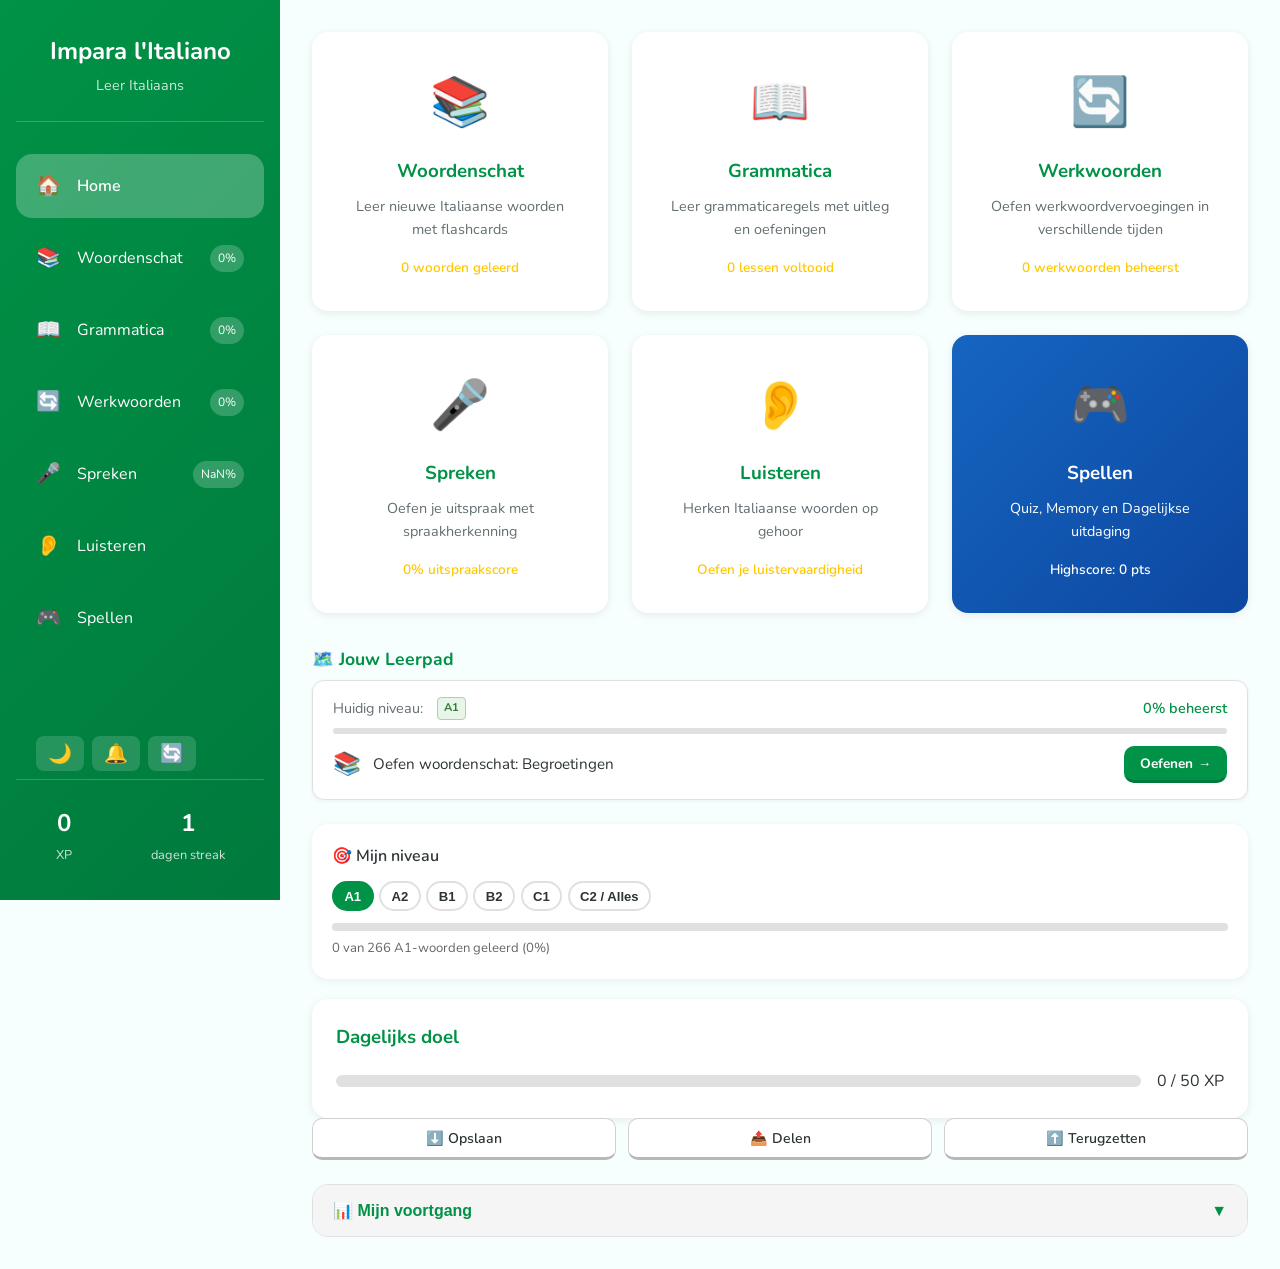
==== commit c13d395b: "Voeg 5 nieuwe woordenschatcategorieën toe (~139 woorden) - Kleding & Mode (28 woorden, niveaus 1-4) " ====
--- a/index.html
+++ b/index.html
@@ -25,7 +25,7 @@
     <link href="https://fonts.googleapis.com/css2?family=Nunito:wght@400;600;700;800&display=swap" rel="stylesheet">
 
     <!-- Stylesheet -->
-    <link rel="stylesheet" href="css/style.css?v=27">
+    <link rel="stylesheet" href="css/style.css?v=31">
 </head>
 <body>
     <div class="app-container">
@@ -759,12 +759,12 @@
     </div>
 
     <!-- Scripts -->
-    <script src="js/data.js?v=13"></script>
+    <script src="js/data.js?v=14"></script>
     <script src="js/progress.js?v=25"></script>
     <script src="js/feedback.js?v=13"></script>
     <script src="js/vocabulary.js?v=23"></script>
-    <script src="js/grammar.js?v=21"></script>
-    <script src="js/conjugation.js?v=23"></script>
+    <script src="js/grammar.js?v=24"></script>
+    <script src="js/conjugation.js?v=24"></script>
     <script src="js/speaking.js?v=13"></script>
     <script src="js/custom-words.js?v=13"></script>
     <script src="js/game.js?v=14"></script>
--- a/css/style.css
+++ b/css/style.css
@@ -731,7 +731,22 @@
 
 .lesson-content h3 {
     color: var(--primary-color);
-    margin-bottom: 1rem;
+    margin-bottom: 0.75rem;
+}
+
+/* Uitleg-toggle knop in oefenmodus */
+.theory-toggle-btn {
+    display: block;
+    width: 100%;
+    margin-bottom: 1.25rem;
+    font-size: 1rem;
+    padding: 0.75rem 1rem;
+    text-align: center;
+    border: 2px dashed var(--primary-color);
+    color: var(--primary-color);
+    background: #f0faf5;
+    border-radius: var(--border-radius);
+    font-weight: 600;
 }
 
 .theory-section {
@@ -1008,13 +1023,14 @@
 
 .answer-input {
     display: flex;
-    gap: 1rem;
+    flex-direction: column;
+    gap: 0.75rem;
     max-width: 400px;
     margin: 0 auto;
 }
 
 .answer-input input {
-    flex: 1;
+    width: 100%;
     padding: 1rem;
     border: 2px solid #e0e0e0;
     border-radius: var(--border-radius);
@@ -1027,9 +1043,39 @@
     border-color: var(--primary-color);
 }
 
+.answer-input .btn {
+    width: 100%;
+}
+
+/* Uitleg-toggle knop vervoegingen */
+.btn-conj-details {
+    display: block;
+    width: 100%;
+    margin: 0.5rem 0 0.75rem;
+    padding: 0.5rem 1rem;
+    font-size: 0.9rem;
+    font-weight: 600;
+    font-family: inherit;
+    color: var(--primary-color);
+    background: #f0faf5;
+    border: 2px dashed var(--primary-color);
+    border-radius: var(--border-radius);
+    cursor: pointer;
+    text-align: center;
+}
+
+.conj-details {
+    margin-bottom: 0.5rem;
+}
+
+.conj-details .explanation {
+    font-size: 0.9rem;
+    margin-bottom: 0.5rem;
+}
+
 .conjugation-table-mini {
-    margin-top: 1rem;
-    padding: 1rem;
+    margin-top: 0.5rem;
+    padding: 0.75rem;
     background: #f8f9fa;
     border-radius: var(--border-radius);
 }
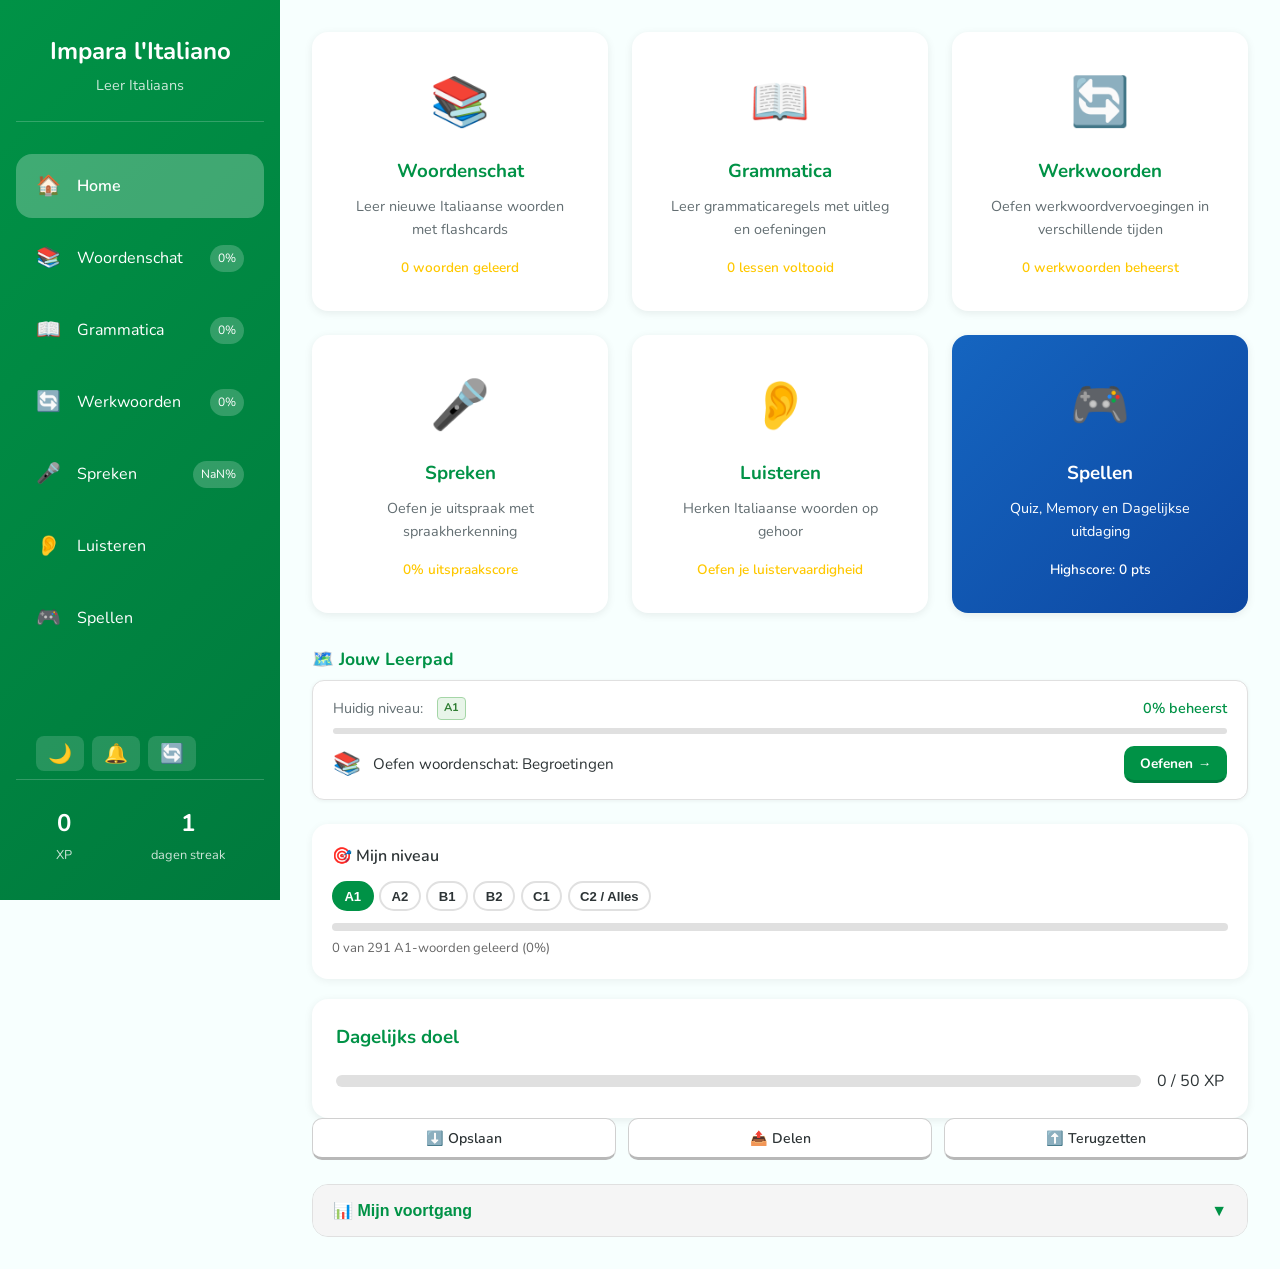
==== commit 9c21cf0e: "Batch 1: Cucina italiana + futuro semplice + 3 werkwoorden - Woordenschat: 🍝 Cucina italiana (28 woo" ====
--- a/index.html
+++ b/index.html
@@ -759,7 +759,7 @@
     </div>
 
     <!-- Scripts -->
-    <script src="js/data.js?v=14"></script>
+    <script src="js/data.js?v=15"></script>
     <script src="js/progress.js?v=25"></script>
     <script src="js/feedback.js?v=13"></script>
     <script src="js/vocabulary.js?v=23"></script>
